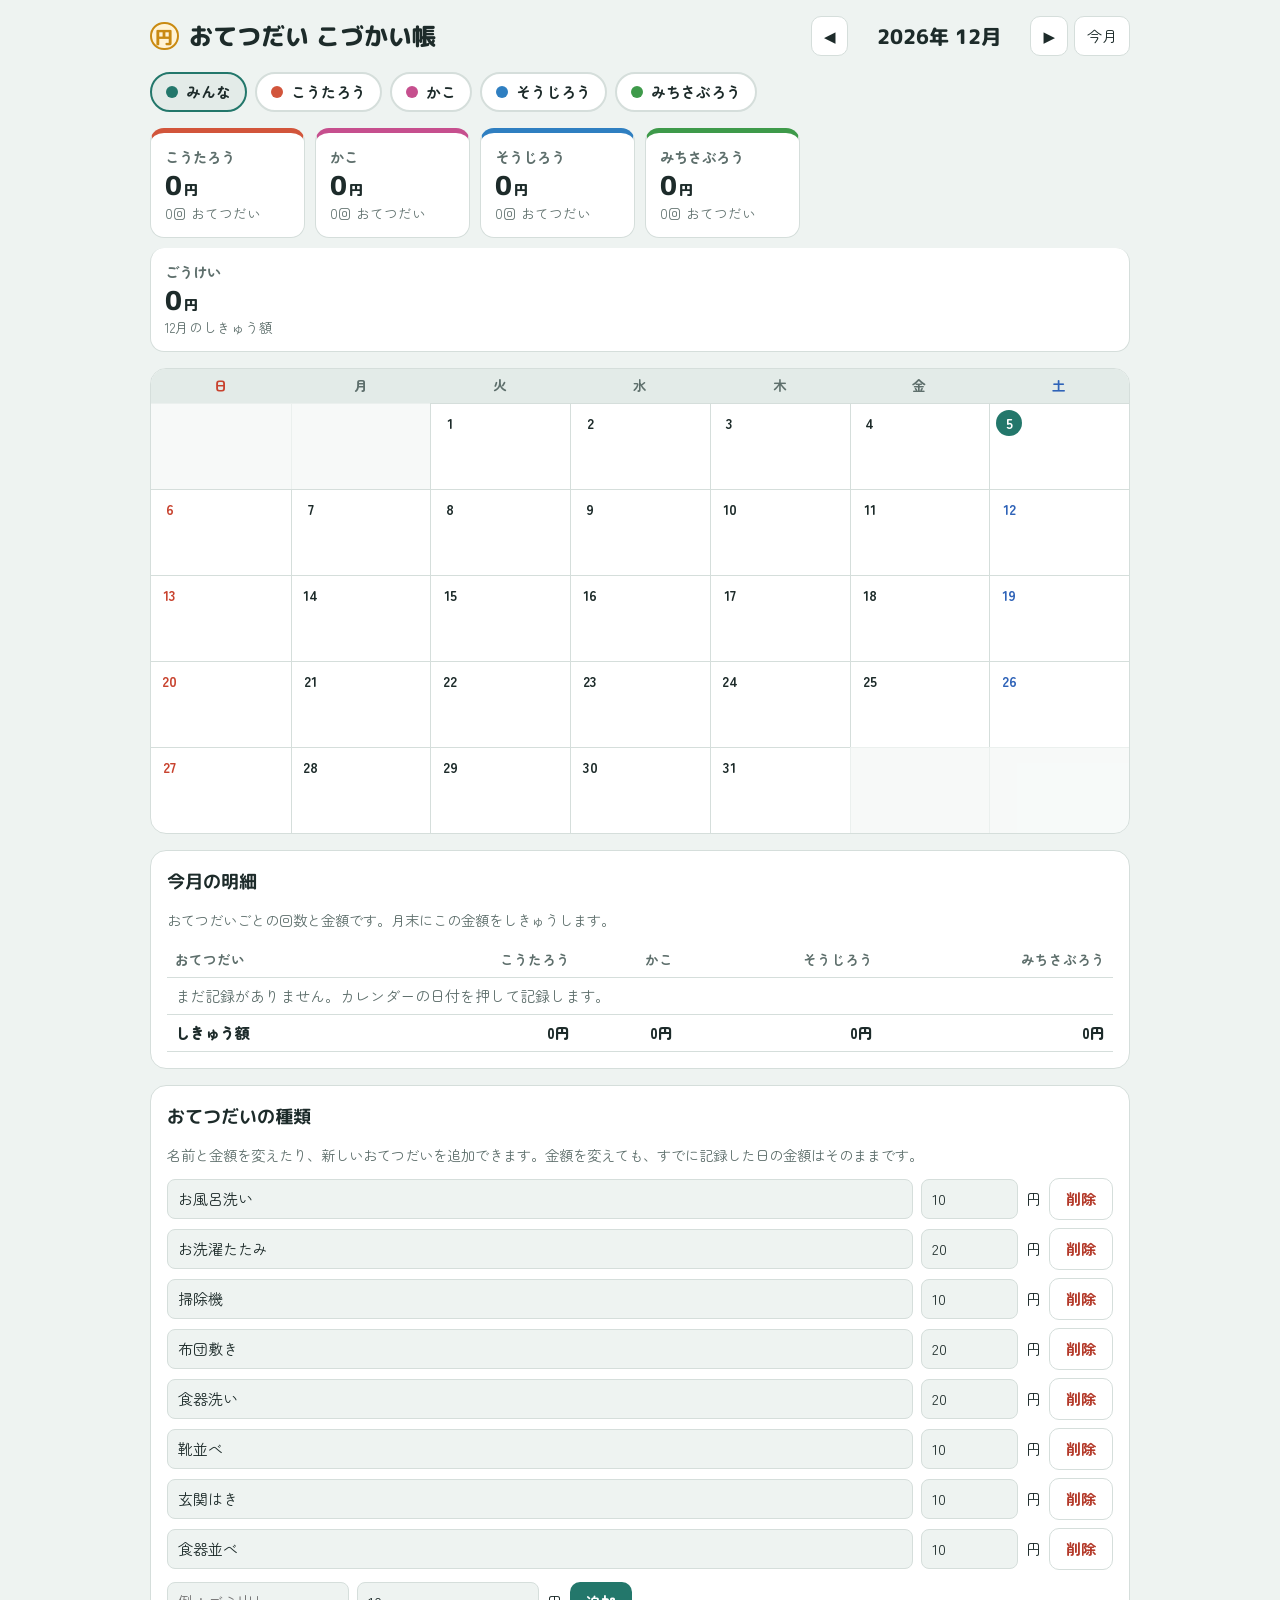
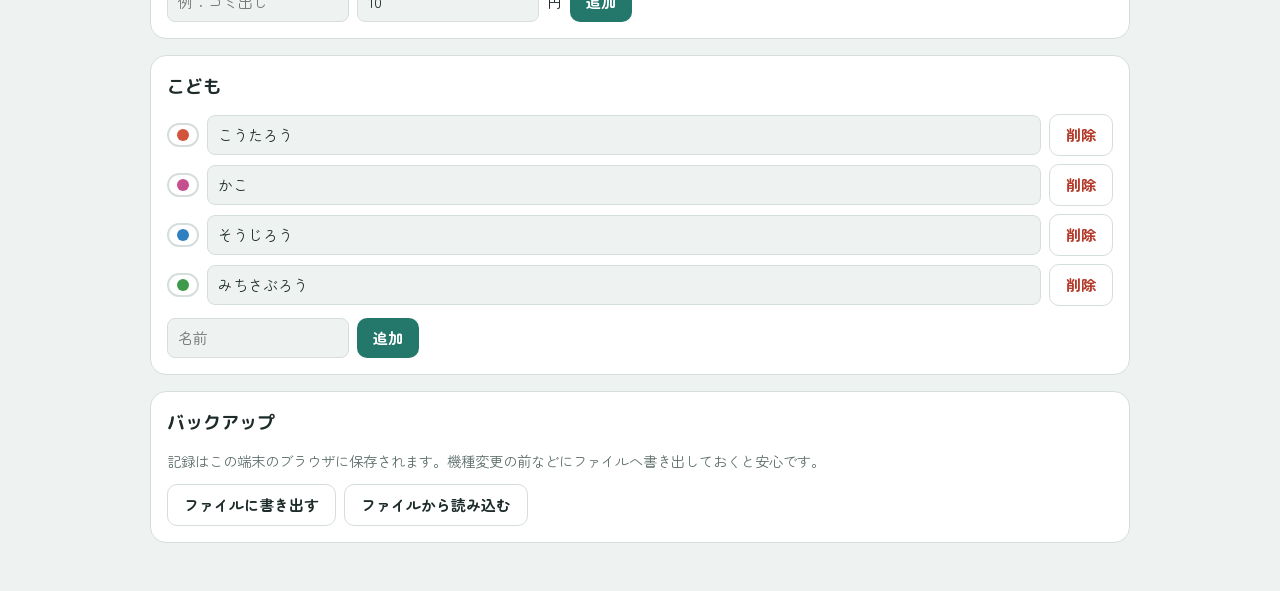
==== index.html @ ce8fc4d3 "おてつだい こづかい帳アプリを追加 お手伝いをカレンダーに記録し、子どもごとに1ヶ月単位でお小遣いを集計する。 お手伝いの種類・金額・子どもは画面から追加・編集できる。  Co-Authored-By" ====
<!doctype html>
<html lang="ja">
<head>
<meta charset="utf-8">
<meta name="viewport" content="width=device-width, initial-scale=1, viewport-fit=cover">
<title>おてつだい こづかい帳</title>
<link rel="preconnect" href="https://fonts.googleapis.com">
<link rel="preconnect" href="https://fonts.gstatic.com" crossorigin>
<link rel="stylesheet" href="https://fonts.googleapis.com/css2?family=M+PLUS+Rounded+1c:wght@500;800&family=Zen+Maru+Gothic:wght@500;700&display=swap">
<style>
:root{
  color-scheme: light;
  --bg:#EEF3F1;
  --paper:#FFFFFF;
  --ink:#1D2B2A;
  --muted:#5E6F6C;
  --line:#D5DEDB;
  --soft:#E3EBE8;
  --coin:#C98A12;
  --coin-bg:#FFF3D6;
  --accent:#23776B;
  --accent-ink:#FFFFFF;
  --sun:#C8432F;
  --sat:#2F63B8;
  --today:#23776B;
  --danger:#B43A2A;
  --k0:#D2553B; --k1:#C64F8E; --k2:#2F7FC1; --k3:#3E9A4A; --k4:#8A5CC2; --k5:#C98A12;
}
@media (prefers-color-scheme: dark){
  :root:not([data-theme="light"]){
    color-scheme: dark;
    --bg:#121A19; --paper:#1B2524; --ink:#E6EEEC; --muted:#9AAEAA; --line:#2E3C3A; --soft:#24302F;
    --coin:#F0B73E; --coin-bg:#3A2F16; --accent:#4FB3A3; --accent-ink:#0E1716;
    --sun:#F07A66; --sat:#7EA8F0; --today:#4FB3A3; --danger:#F07A66;
    --k0:#F07A5E; --k1:#E67CB3; --k2:#63A9E8; --k3:#6CC378; --k4:#B08BE6; --k5:#F0B73E;
  }
}
:root[data-theme="dark"]{
  color-scheme: dark;
  --bg:#121A19; --paper:#1B2524; --ink:#E6EEEC; --muted:#9AAEAA; --line:#2E3C3A; --soft:#24302F;
  --coin:#F0B73E; --coin-bg:#3A2F16; --accent:#4FB3A3; --accent-ink:#0E1716;
  --sun:#F07A66; --sat:#7EA8F0; --today:#4FB3A3; --danger:#F07A66;
  --k0:#F07A5E; --k1:#E67CB3; --k2:#63A9E8; --k3:#6CC378; --k4:#B08BE6; --k5:#F0B73E;
}
*{box-sizing:border-box}
[hidden]{display:none!important}
html,body{margin:0}
body{
  background:var(--bg); color:var(--ink);
  font-family:"Zen Maru Gothic","Hiragino Maru Gothic ProN","Hiragino Sans","Noto Sans JP",system-ui,sans-serif;
  font-size:15px; line-height:1.6;
  padding-inline:16px; padding-block:16px 48px;
}
.wrap{max-width:980px;margin:0 auto;display:flex;flex-direction:column;gap:16px}
h1,h2,h3{font-family:"M PLUS Rounded 1c","Zen Maru Gothic",system-ui,sans-serif;margin:0;text-wrap:balance}
button,input,select{font:inherit;color:inherit}
button{cursor:pointer}
:focus-visible{outline:3px solid var(--accent);outline-offset:2px}
.num{font-variant-numeric:tabular-nums}

header.top{display:flex;flex-wrap:wrap;align-items:center;justify-content:space-between;gap:12px}
header.top h1{font-size:1.5rem;font-weight:800;display:flex;align-items:center;gap:10px}
.coin{display:inline-grid;place-items:center;width:1.6em;height:1.6em;border-radius:50%;background:var(--coin-bg);color:var(--coin);border:2px solid var(--coin);font-size:.75em;font-weight:800;flex:none}
.monthnav{display:flex;align-items:center;gap:6px}
.monthnav .label{font-family:"M PLUS Rounded 1c",sans-serif;font-weight:800;font-size:1.25rem;min-width:8.5em;text-align:center}
.iconbtn{border:1px solid var(--line);background:var(--paper);border-radius:10px;padding:6px 12px;min-height:40px}
.iconbtn:hover{background:var(--soft)}

.tabs{display:flex;flex-wrap:wrap;gap:8px}
.tab{border:2px solid var(--line);background:var(--paper);border-radius:999px;padding:6px 14px;display:flex;align-items:center;gap:8px;font-weight:700}
.tab .dot{width:12px;height:12px;border-radius:50%;background:var(--kc,var(--muted))}
.tab[aria-pressed="true"]{border-color:var(--kc,var(--accent));background:var(--soft)}

.summary{display:grid;grid-template-columns:repeat(auto-fit,minmax(150px,1fr));gap:10px}
.sum{background:var(--paper);border:1px solid var(--line);border-radius:14px;padding:12px 14px;display:flex;flex-direction:column;gap:2px;border-top:5px solid var(--kc)}
.sum .who{font-weight:700;color:var(--muted);font-size:.9rem}
.sum .yen{font-family:"M PLUS Rounded 1c",sans-serif;font-weight:800;font-size:1.6rem;line-height:1.2}
.sum .yen small{font-size:.9rem;margin-left:2px}
.sum .cnt{font-size:.85rem;color:var(--muted)}
.sum.total{border-top-color:var(--coin);grid-column:1/-1}

.cal{background:var(--paper);border:1px solid var(--line);border-radius:16px;overflow:hidden}
.dow,.grid{display:grid;grid-template-columns:repeat(7,minmax(0,1fr))}
.dow div{text-align:center;font-weight:700;font-size:.85rem;padding:6px 0;background:var(--soft);color:var(--muted)}
.dow div:first-child{color:var(--sun)} .dow div:last-child{color:var(--sat)}
.day{border:0;border-top:1px solid var(--line);border-left:1px solid var(--line);background:transparent;text-align:left;padding:6px;min-height:86px;display:flex;flex-direction:column;gap:3px;min-width:0}
.grid .day:nth-child(7n+1){border-left:0}
.day:hover{background:var(--soft)}
.day.out{background:var(--bg);opacity:.45;cursor:default}
.day .d{font-weight:700;font-size:.9rem;width:1.8em;height:1.8em;display:grid;place-items:center;border-radius:50%}
.day.sun .d{color:var(--sun)} .day.sat .d{color:var(--sat)}
.day.today .d{background:var(--today);color:var(--accent-ink)}
.chips{display:flex;flex-direction:column;gap:2px;min-width:0}
.chip{font-size:.72rem;line-height:1.35;border-radius:6px;padding:1px 5px;background:color-mix(in srgb,var(--kc) 16%,transparent);color:var(--ink);border-left:3px solid var(--kc);white-space:nowrap;overflow:hidden;text-overflow:ellipsis}
.chip b{font-weight:700}
.marks{display:flex;flex-wrap:wrap;gap:3px}
.mark{font-size:.7rem;padding:0 5px;border-radius:6px;background:var(--coin-bg);color:var(--ink);white-space:nowrap;max-width:100%;overflow:hidden;text-overflow:ellipsis}
.daytotal{margin-top:auto;font-weight:800;color:var(--coin);font-size:.85rem}

.panel{background:var(--paper);border:1px solid var(--line);border-radius:16px;padding:16px;display:flex;flex-direction:column;gap:12px}
.panel h2{font-size:1.15rem}
.panel .hint{color:var(--muted);font-size:.9rem;margin:0}
.bd{overflow-x:auto}
table{border-collapse:collapse;width:100%;min-width:420px}
th,td{padding:6px 8px;border-bottom:1px solid var(--line);text-align:right;white-space:nowrap}
th:first-child,td:first-child{text-align:left}
thead th{font-size:.85rem;color:var(--muted)}
tfoot td{font-weight:800}

.chorelist{display:flex;flex-direction:column;gap:8px}
.chore{display:flex;align-items:center;gap:8px;flex-wrap:wrap}
.chore input[type=text]{flex:1 1 140px;min-width:0}
.chore input[type=number]{width:6.5em}
input[type=text],input[type=number]{border:1px solid var(--line);background:var(--bg);border-radius:8px;padding:6px 10px;min-height:40px}
.btn{border:0;background:var(--accent);color:var(--accent-ink);border-radius:10px;padding:8px 16px;font-weight:700;min-height:40px}
.btn.ghost{background:transparent;color:var(--ink);border:1px solid var(--line)}
.btn.danger{background:transparent;color:var(--danger);border:1px solid var(--line)}
.row{display:flex;gap:8px;flex-wrap:wrap;align-items:center}

/* 日付ダイアログ */
.sheet{position:fixed;inset:0;background:rgb(0 0 0 / .35);display:flex;align-items:flex-end;justify-content:center;z-index:10}
.sheet .box{background:var(--paper);width:100%;max-width:560px;max-height:88vh;overflow:auto;border-radius:18px 18px 0 0;padding:18px 16px calc(18px + env(safe-area-inset-bottom,0px));display:flex;flex-direction:column;gap:14px}
@media (min-width:640px){.sheet{align-items:center}.sheet .box{border-radius:18px}}
.sheet h3{font-size:1.2rem}
.kidblock{display:flex;flex-direction:column;gap:8px}
.kidblock .kh{display:flex;justify-content:space-between;align-items:center;font-weight:700;border-left:5px solid var(--kc);padding-left:8px}
.opts{display:grid;grid-template-columns:repeat(auto-fill,minmax(140px,1fr));gap:8px}
.opt{border:2px solid var(--line);background:var(--bg);border-radius:12px;padding:10px;text-align:left;display:flex;flex-direction:column;gap:2px;min-height:60px}
.opt .p{color:var(--coin);font-weight:800;font-size:.9rem}
.opt[aria-pressed="true"]{border-color:var(--kc);background:color-mix(in srgb,var(--kc) 18%,var(--paper))}
.opt[aria-pressed="true"] .n::before{content:"✓ ";color:var(--kc);font-weight:800}
.opt.gone{border-style:dashed}

@media (max-width:560px){
  .day{min-height:64px;padding:4px}
  .chip{font-size:.62rem;padding:0 3px}
  .chip .cn{display:none}
  .mark{display:none}
  .marks::after{content:attr(data-n);font-size:.7rem;color:var(--muted)}
  header.top h1{font-size:1.25rem}
}
@media (prefers-reduced-motion:no-preference){.opt,.tab,.day{transition:background-color .15s,border-color .15s}}
</style>
</head>
<body>
<div class="wrap">
  <header class="top">
    <h1><span class="coin">円</span>おてつだい こづかい帳</h1>
    <div class="monthnav">
      <button class="iconbtn" id="prev" aria-label="前の月">◀</button>
      <div class="label num" id="monthLabel"></div>
      <button class="iconbtn" id="next" aria-label="次の月">▶</button>
      <button class="iconbtn" id="thisMonth">今月</button>
    </div>
  </header>

  <div class="tabs" id="tabs" role="group" aria-label="表示する子ども"></div>

  <div class="summary" id="summary"></div>

  <section class="cal" aria-label="カレンダー">
    <div class="dow"><div>日</div><div>月</div><div>火</div><div>水</div><div>木</div><div>金</div><div>土</div></div>
    <div class="grid" id="grid"></div>
  </section>

  <section class="panel">
    <h2>今月の明細</h2>
    <p class="hint">おてつだいごとの回数と金額です。月末にこの金額をしきゅうします。</p>
    <div class="bd"><table id="detail"></table></div>
  </section>

  <section class="panel">
    <h2>おてつだいの種類</h2>
    <p class="hint">名前と金額を変えたり、新しいおてつだいを追加できます。金額を変えても、すでに記録した日の金額はそのままです。</p>
    <div class="chorelist" id="choreList"></div>
    <form class="row" id="addChore">
      <input type="text" id="newChoreName" placeholder="例：ゴミ出し" aria-label="おてつだいの名前" required>
      <input type="number" id="newChorePrice" min="0" step="10" value="10" aria-label="金額（円）" required>
      <span>円</span>
      <button class="btn" type="submit">追加</button>
    </form>
  </section>

  <section class="panel">
    <h2>こども</h2>
    <div class="chorelist" id="kidList"></div>
    <form class="row" id="addKid">
      <input type="text" id="newKidName" placeholder="名前" aria-label="こどもの名前" required>
      <button class="btn" type="submit">追加</button>
    </form>
  </section>

  <section class="panel">
    <h2>バックアップ</h2>
    <p class="hint">記録はこの端末のブラウザに保存されます。機種変更の前などにファイルへ書き出しておくと安心です。</p>
    <div class="row">
      <button class="btn ghost" id="exportBtn">ファイルに書き出す</button>
      <label class="btn ghost" for="importFile">ファイルから読み込む</label>
      <input type="file" id="importFile" accept="application/json" hidden>
    </div>
  </section>
</div>

<div class="sheet" id="sheet" hidden>
  <div class="box" role="dialog" aria-modal="true" aria-labelledby="sheetTitle">
    <div class="row" style="justify-content:space-between">
      <h3 id="sheetTitle"></h3>
      <button class="btn" id="sheetClose">とじる</button>
    </div>
    <div id="sheetBody" class="chorelist"></div>
  </div>
</div>

<script>
const KEY = "otetsudai-kozukai-v1";
const KID_COLORS = 6;
const uid = () => Math.random().toString(36).slice(2, 9);

function defaults() {
  const chores = [
    ["お風呂洗い", 10], ["お洗濯たたみ", 20], ["掃除機", 10], ["布団敷き", 20],
    ["食器洗い", 20], ["靴並べ", 10], ["玄関はき", 10], ["食器並べ", 10],
  ].map(([name, price]) => ({ id: uid(), name, price }));
  const kids = ["こうたろう", "かこ", "そうじろう", "みちさぶろう"]
    .map((name, i) => ({ id: uid(), name, color: i }));
  return { chores, kids, records: {} };
}

// records[YYYY-MM-DD][kidId][choreId] = { n: 名前, p: 記録時の金額 }
let state;
try { state = JSON.parse(localStorage.getItem(KEY)) || defaults(); } catch { state = defaults(); }
function save() { try { localStorage.setItem(KEY, JSON.stringify(state)); } catch {} }

const now = new Date();
let view = { y: now.getFullYear(), m: now.getMonth(), kid: "all" };

const $ = (id) => document.getElementById(id);
const pad = (n) => String(n).padStart(2, "0");
const ymd = (y, m, d) => `${y}-${pad(m + 1)}-${pad(d)}`;
const yen = (n) => n.toLocaleString("ja-JP");
const kidColor = (k) => `var(--k${k.color % KID_COLORS})`;
const esc = (s) => String(s).replace(/[&<>"']/g, (c) => ({ "&": "&amp;", "<": "&lt;", ">": "&gt;", '"': "&quot;", "'": "&#39;" }[c]));

function dayEntries(date, kidId) {
  return Object.values(state.records[date]?.[kidId] || {});
}
function daySum(date, kidId) {
  return dayEntries(date, kidId).reduce((s, e) => s + e.p, 0);
}
function monthDates() {
  const n = new Date(view.y, view.m + 1, 0).getDate();
  return Array.from({ length: n }, (_, i) => ymd(view.y, view.m, i + 1));
}

function renderTabs() {
  const tabs = [{ id: "all", name: "みんな" }, ...state.kids];
  $("tabs").innerHTML = tabs.map((k) =>
    `<button class="tab" data-kid="${k.id}" aria-pressed="${view.kid === k.id}" style="--kc:${k.id === "all" ? "var(--accent)" : kidColor(k)}"><span class="dot"></span>${esc(k.name)}</button>`
  ).join("");
}

function renderSummary() {
  const dates = monthDates();
  let total = 0;
  const cards = state.kids.map((k) => {
    let sum = 0, cnt = 0;
    dates.forEach((d) => { const e = dayEntries(d, k.id); cnt += e.length; sum += e.reduce((s, x) => s + x.p, 0); });
    total += sum;
    return `<div class="sum" style="--kc:${kidColor(k)}"><span class="who">${esc(k.name)}</span><span class="yen num">${yen(sum)}<small>円</small></span><span class="cnt num">${cnt}回 おてつだい</span></div>`;
  });
  cards.push(`<div class="sum total"><span class="who">ごうけい</span><span class="yen num">${yen(total)}<small>円</small></span><span class="cnt">${view.m + 1}月のしきゅう額</span></div>`);
  $("summary").innerHTML = cards.join("");
}

function renderCalendar() {
  $("monthLabel").textContent = `${view.y}年 ${view.m + 1}月`;
  const first = new Date(view.y, view.m, 1).getDay();
  const days = new Date(view.y, view.m + 1, 0).getDate();
  const cells = Math.ceil((first + days) / 7) * 7;
  const todayStr = ymd(now.getFullYear(), now.getMonth(), now.getDate());
  let html = "";
  for (let i = 0; i < cells; i++) {
    const d = i - first + 1;
    if (d < 1 || d > days) { html += `<div class="day out" aria-hidden="true"></div>`; continue; }
    const date = ymd(view.y, view.m, d);
    const dow = i % 7;
    const cls = ["day", dow === 0 && "sun", dow === 6 && "sat", date === todayStr && "today"].filter(Boolean).join(" ");
    let body = "", label = `${view.m + 1}月${d}日`;
    if (view.kid === "all") {
      const chips = state.kids.map((k) => {
        const s = daySum(date, k.id);
        return s ? `<span class="chip num" style="--kc:${kidColor(k)}"><span class="cn">${esc(k.name.slice(0, 3))} </span><b>${s}</b>円</span>` : "";
      }).join("");
      body = `<div class="chips">${chips}</div>`;
    } else {
      const e = dayEntries(date, view.kid);
      const s = e.reduce((a, x) => a + x.p, 0);
      body = `<div class="marks" data-n="${e.length ? e.length + "こ" : ""}">${e.map((x) => `<span class="mark">${esc(x.n)}</span>`).join("")}</div>` +
        (s ? `<span class="daytotal num">${s}円</span>` : "");
    }
    html += `<button class="${cls}" data-date="${date}" aria-label="${label}"><span class="d num">${d}</span>${body}</button>`;
  }
  $("grid").innerHTML = html;
}

function renderDetail() {
  const dates = monthDates();
  // 金額が変わったおてつだいも名前ごとにまとめる
  const rows = new Map();
  const kidTotals = state.kids.map(() => 0);
  dates.forEach((date) => state.kids.forEach((k, ki) => {
    Object.entries(state.records[date]?.[k.id] || {}).forEach(([cid, e]) => {
      if (!rows.has(cid)) rows.set(cid, { name: e.n, per: state.kids.map(() => ({ c: 0, s: 0 })) });
      const r = rows.get(cid).per[ki]; r.c++; r.s += e.p; kidTotals[ki] += e.p;
    });
  }));
  const order = state.chores.map((c) => c.id).filter((id) => rows.has(id)).concat([...rows.keys()].filter((id) => !state.chores.some((c) => c.id === id)));
  const head = `<thead><tr><th>おてつだい</th>${state.kids.map((k) => `<th>${esc(k.name)}</th>`).join("")}</tr></thead>`;
  const body = order.length
    ? order.map((id) => { const r = rows.get(id); return `<tr><td>${esc(r.name)}</td>${r.per.map((p) => `<td class="num">${p.c ? `${p.c}回 / ${yen(p.s)}円` : "—"}</td>`).join("")}</tr>`; }).join("")
    : `<tr><td colspan="${state.kids.length + 1}" style="text-align:left;color:var(--muted)">まだ記録がありません。カレンダーの日付を押して記録します。</td></tr>`;
  const foot = `<tfoot><tr><td>しきゅう額</td>${kidTotals.map((t) => `<td class="num">${yen(t)}円</td>`).join("")}</tr></tfoot>`;
  $("detail").innerHTML = head + `<tbody>${body}</tbody>` + foot;
}

function renderChores() {
  $("choreList").innerHTML = state.chores.map((c) => `
    <div class="chore" data-id="${c.id}">
      <input type="text" id="cn-${c.id}" value="${esc(c.name)}" data-f="name" aria-label="おてつだいの名前">
      <input type="number" id="cp-${c.id}" value="${c.price}" min="0" step="10" data-f="price" aria-label="金額（円）"><span>円</span>
      <button class="btn danger" data-del="${c.id}">${pendingDelete === c.id ? "本当に消す" : "削除"}</button>
    </div>`).join("");
}

function renderKids() {
  $("kidList").innerHTML = state.kids.map((k) => `
    <div class="chore" data-id="${k.id}">
      <span class="tab" style="--kc:${kidColor(k)};padding:4px 8px" aria-hidden="true"><span class="dot"></span></span>
      <input type="text" id="kn-${k.id}" value="${esc(k.name)}" aria-label="名前">
      <button class="btn danger" data-delkid="${k.id}">${pendingDelete === k.id ? "本当に消す" : "削除"}</button>
    </div>`).join("");
}

function render() { renderTabs(); renderSummary(); renderCalendar(); renderDetail(); renderChores(); renderKids(); }

// ---- 日付を押したとき ----
let openDate = null;
function renderSheet() {
  const [y, m, d] = openDate.split("-").map(Number);
  const w = "日月火水木金土"[new Date(y, m - 1, d).getDay()];
  $("sheetTitle").textContent = `${m}月${d}日（${w}）のおてつだい`;
  const kids = view.kid === "all" ? state.kids : state.kids.filter((k) => k.id === view.kid);
  $("sheetBody").innerHTML = kids.map((k) => {
    const rec = state.records[openDate]?.[k.id] || {};
    const opts = state.chores.map((c) => {
      const on = !!rec[c.id];
      const p = on ? rec[c.id].p : c.price;
      return `<button class="opt" aria-pressed="${on}" data-kid="${k.id}" data-chore="${c.id}"><span class="n">${esc(c.name)}</span><span class="p num">${p}円</span></button>`;
    });
    // 削除済みのおてつだいの記録も表示して外せるようにする
    Object.entries(rec).forEach(([cid, e]) => {
      if (!state.chores.some((c) => c.id === cid))
        opts.push(`<button class="opt gone" aria-pressed="true" data-kid="${k.id}" data-chore="${cid}"><span class="n">${esc(e.n)}</span><span class="p num">${e.p}円</span></button>`);
    });
    return `<div class="kidblock" style="--kc:${kidColor(k)}"><div class="kh"><span>${esc(k.name)}</span><span class="num" style="color:var(--coin)">${daySum(openDate, k.id)}円</span></div><div class="opts">${opts.join("")}</div></div>`;
  }).join("");
}
function openSheet(date) { openDate = date; renderSheet(); $("sheet").hidden = false; $("sheetClose").focus(); }
function closeSheet() { $("sheet").hidden = true; openDate = null; }

$("sheetBody").addEventListener("click", (e) => {
  const b = e.target.closest(".opt"); if (!b) return;
  const { kid, chore } = b.dataset;
  const day = (state.records[openDate] ||= {});
  const rec = (day[kid] ||= {});
  if (rec[chore]) delete rec[chore];
  else { const c = state.chores.find((x) => x.id === chore); rec[chore] = { n: c.name, p: c.price }; }
  if (!Object.keys(rec).length) delete day[kid];
  if (!Object.keys(day).length) delete state.records[openDate];
  save(); renderSheet(); renderSummary(); renderCalendar(); renderDetail();
});
$("sheetClose").onclick = closeSheet;
$("sheet").addEventListener("click", (e) => { if (e.target === $("sheet")) closeSheet(); });
document.addEventListener("keydown", (e) => { if (e.key === "Escape" && !$("sheet").hidden) closeSheet(); });

// ---- ナビゲーション ----
function shift(n) { const d = new Date(view.y, view.m + n, 1); view.y = d.getFullYear(); view.m = d.getMonth(); render(); }
$("prev").onclick = () => shift(-1);
$("next").onclick = () => shift(1);
$("thisMonth").onclick = () => { view.y = now.getFullYear(); view.m = now.getMonth(); render(); };
$("tabs").addEventListener("click", (e) => { const b = e.target.closest(".tab"); if (b) { view.kid = b.dataset.kid; render(); } });
$("grid").addEventListener("click", (e) => { const b = e.target.closest(".day[data-date]"); if (b) openSheet(b.dataset.date); });

// ---- おてつだい・こどもの編集 ----
let pendingDelete = null;
$("choreList").addEventListener("change", (e) => {
  const row = e.target.closest(".chore"); const c = state.chores.find((x) => x.id === row.dataset.id);
  if (e.target.dataset.f === "name") c.name = e.target.value.trim() || c.name;
  else c.price = Math.max(0, parseInt(e.target.value, 10) || 0);
  save(); render();
});
$("choreList").addEventListener("click", (e) => {
  const id = e.target.dataset.del; if (!id) return;
  if (pendingDelete !== id) { pendingDelete = id; renderChores(); return; }
  state.chores = state.chores.filter((c) => c.id !== id); pendingDelete = null; save(); render();
});
$("addChore").addEventListener("submit", (e) => {
  e.preventDefault();
  const name = $("newChoreName").value.trim(); if (!name) return;
  state.chores.push({ id: uid(), name, price: Math.max(0, parseInt($("newChorePrice").value, 10) || 0) });
  $("newChoreName").value = ""; save(); render();
});
$("kidList").addEventListener("change", (e) => {
  const k = state.kids.find((x) => x.id === e.target.closest(".chore").dataset.id);
  k.name = e.target.value.trim() || k.name; save(); render();
});
$("kidList").addEventListener("click", (e) => {
  const id = e.target.dataset.delkid; if (!id) return;
  if (pendingDelete !== id) { pendingDelete = id; renderKids(); return; }
  state.kids = state.kids.filter((k) => k.id !== id);
  Object.values(state.records).forEach((day) => delete day[id]);
  if (view.kid === id) view.kid = "all";
  pendingDelete = null; save(); render();
});
$("addKid").addEventListener("submit", (e) => {
  e.preventDefault();
  const name = $("newKidName").value.trim(); if (!name) return;
  const used = new Set(state.kids.map((k) => k.color));
  let color = 0; while (used.has(color) && color < KID_COLORS) color++;
  state.kids.push({ id: uid(), name, color: color % KID_COLORS });
  $("newKidName").value = ""; save(); render();
});

// ---- バックアップ ----
$("exportBtn").onclick = () => {
  const blob = new Blob([JSON.stringify(state, null, 2)], { type: "application/json" });
  const a = document.createElement("a");
  a.href = URL.createObjectURL(blob);
  a.download = `kozukai-${new Date().toISOString().slice(0, 10)}.json`;
  a.click(); URL.revokeObjectURL(a.href);
};
$("importFile").addEventListener("change", async (e) => {
  const f = e.target.files[0]; if (!f) return;
  try {
    const data = JSON.parse(await f.text());
    if (!Array.isArray(data.chores) || !Array.isArray(data.kids) || typeof data.records !== "object") throw 0;
    state = data; save(); view.kid = "all"; render();
  } catch { $("importFile").value = ""; alert("読み込めませんでした。書き出したファイルを選んでください。"); }
  e.target.value = "";
});

render();
</script>
</body>
</html>
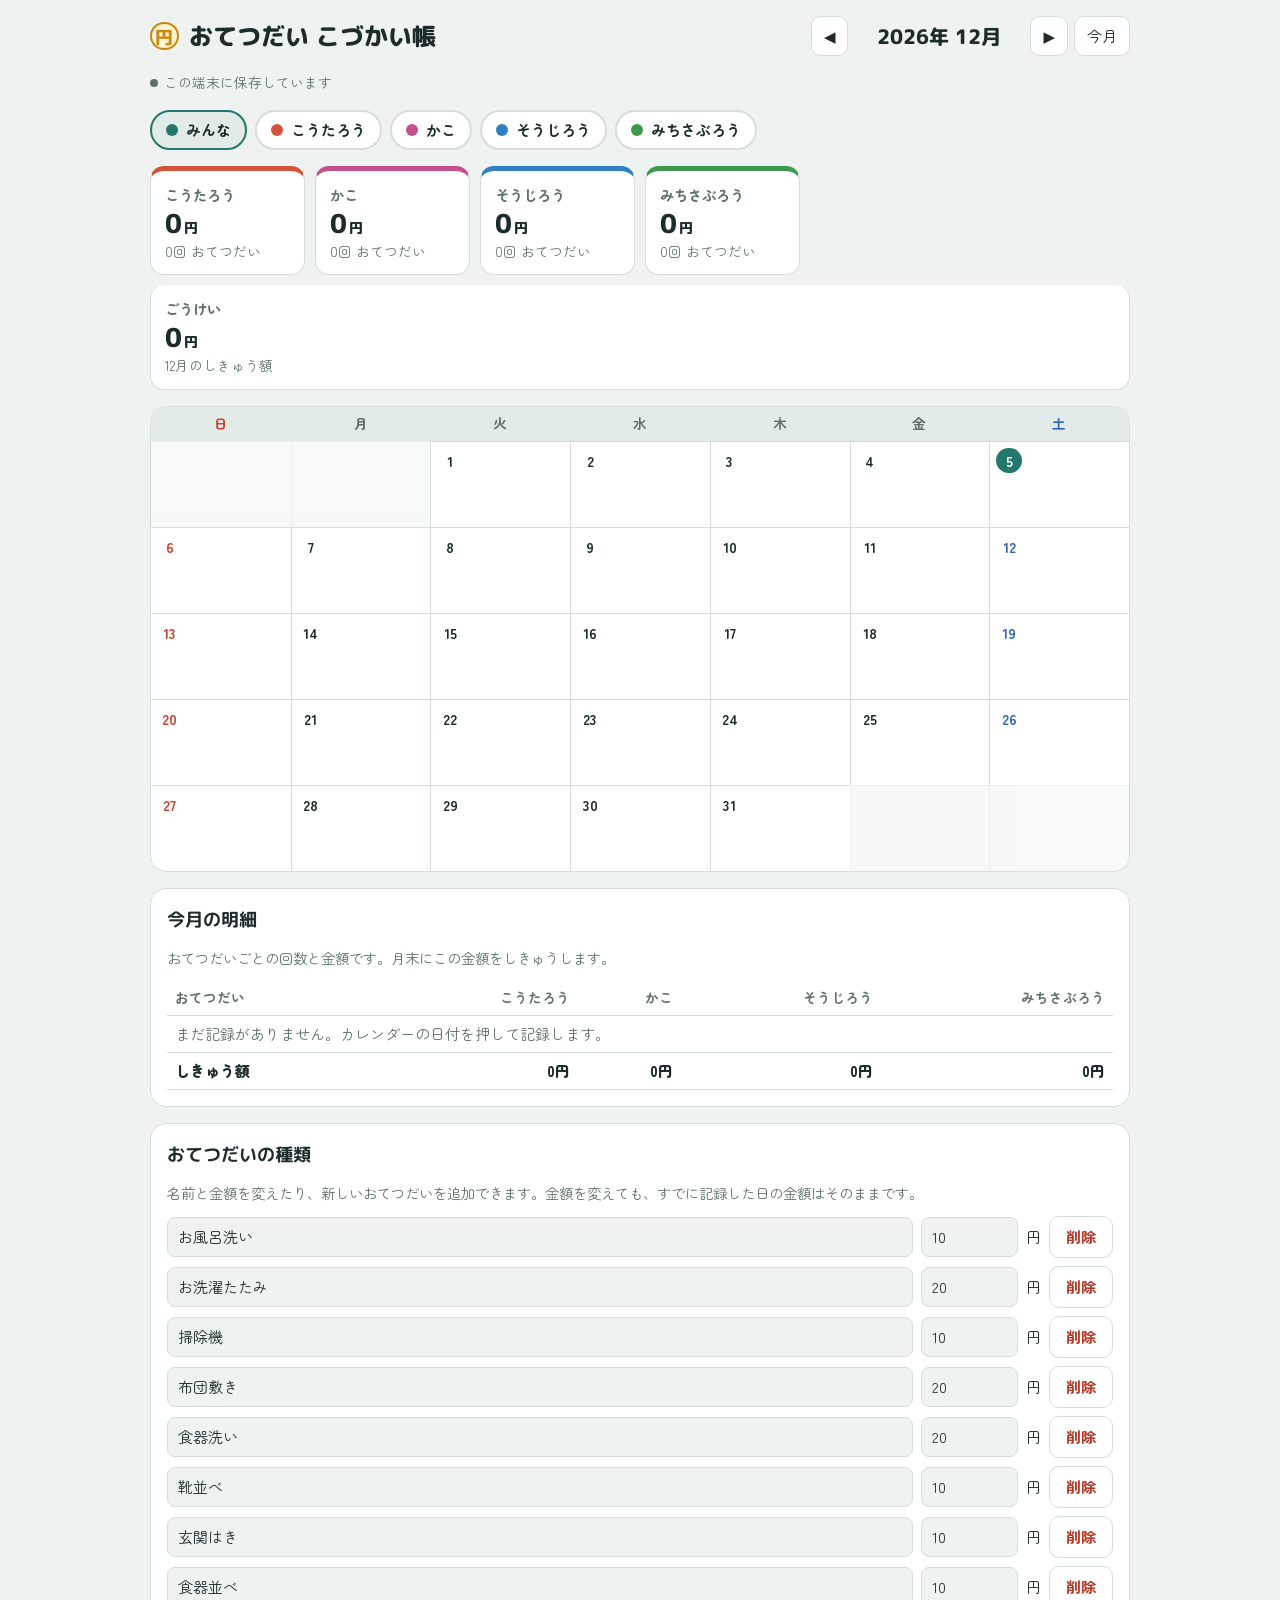
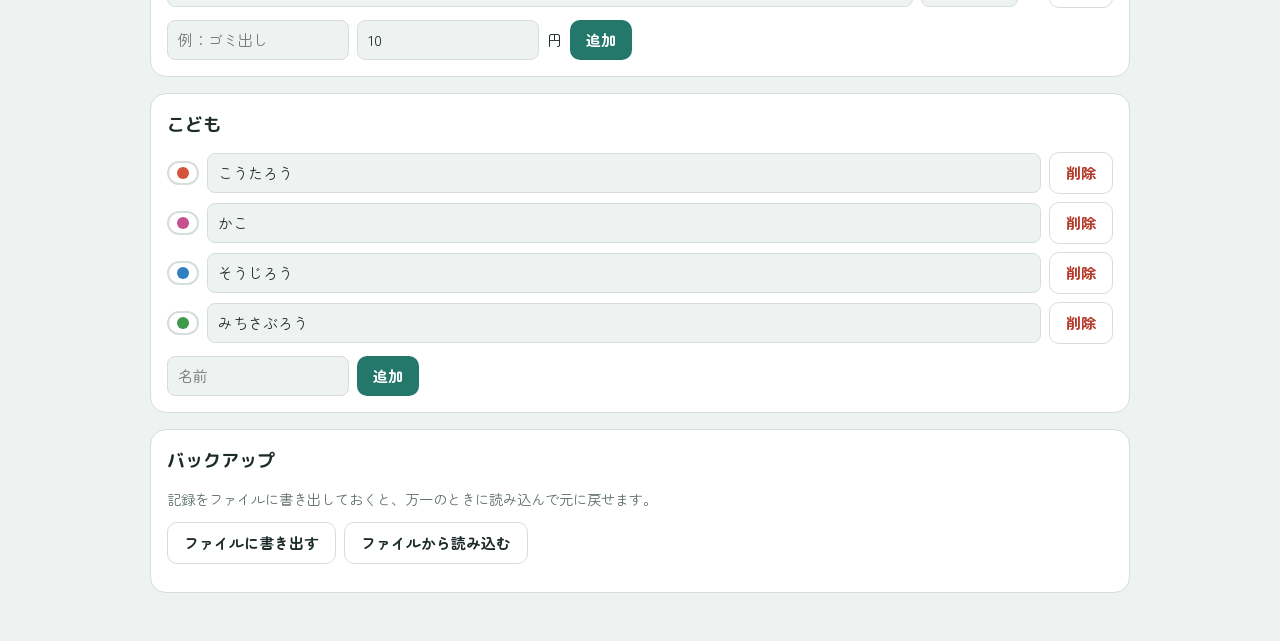
==== commit ef5ee5d5: "家族のスマホで記録を共有できるようにする claude.ai の共有データベースが使えるときは設定と日ごとの記録をそこに保存し、 他の端末の変更をリアルタイムに反映する。使えないときは従来どおり端末内" ====
--- a/index.html
+++ b/index.html
@@ -115,6 +115,10 @@
 .btn{border:0;background:var(--accent);color:var(--accent-ink);border-radius:10px;padding:8px 16px;font-weight:700;min-height:40px}
 .btn.ghost{background:transparent;color:var(--ink);border:1px solid var(--line)}
 .btn.danger{background:transparent;color:var(--danger);border:1px solid var(--line)}
+.sync{margin:0;font-size:.85rem;color:var(--muted);display:flex;align-items:center;gap:6px}
+.sync::before{content:"";width:8px;height:8px;border-radius:50%;background:var(--muted);flex:none}
+.sync.on::before{background:var(--accent)}
+.sync.err{color:var(--danger)} .sync.err::before{background:var(--danger)}
 .row{display:flex;gap:8px;flex-wrap:wrap;align-items:center}
 
 /* 日付ダイアログ */
@@ -154,6 +158,8 @@
     </div>
   </header>
 
+  <p class="sync" id="syncNote" role="status">この端末に保存しています</p>
+
   <div class="tabs" id="tabs" role="group" aria-label="表示する子ども"></div>
 
   <div class="summary" id="summary"></div>
@@ -192,12 +198,13 @@
 
   <section class="panel">
     <h2>バックアップ</h2>
-    <p class="hint">記録はこの端末のブラウザに保存されます。機種変更の前などにファイルへ書き出しておくと安心です。</p>
+    <p class="hint" id="backupHint">記録をファイルに書き出しておくと、万一のときに読み込んで元に戻せます。</p>
     <div class="row">
-      <button class="btn ghost" id="exportBtn">ファイルに書き出す</button>
+      <button class="btn ghost" id="exportBtn" type="button">ファイルに書き出す</button>
       <label class="btn ghost" for="importFile">ファイルから読み込む</label>
-      <input type="file" id="importFile" accept="application/json" hidden>
+      <input type="file" id="importFile" accept="application/json,.json" hidden>
     </div>
+    <p class="hint" id="backupMsg" role="status"></p>
   </section>
 </div>
 
@@ -215,21 +222,66 @@
 const KEY = "otetsudai-kozukai-v1";
 const KID_COLORS = 6;
 const uid = () => Math.random().toString(36).slice(2, 9);
-
+const clone = (o) => JSON.parse(JSON.stringify(o));
+
+// 最初から入っている項目は、どのスマホでも同じ id になるよう固定する
 function defaults() {
   const chores = [
     ["お風呂洗い", 10], ["お洗濯たたみ", 20], ["掃除機", 10], ["布団敷き", 20],
     ["食器洗い", 20], ["靴並べ", 10], ["玄関はき", 10], ["食器並べ", 10],
-  ].map(([name, price]) => ({ id: uid(), name, price }));
+  ].map(([name, price], i) => ({ id: "c" + (i + 1), name, price }));
   const kids = ["こうたろう", "かこ", "そうじろう", "みちさぶろう"]
-    .map((name, i) => ({ id: uid(), name, color: i }));
+    .map((name, i) => ({ id: "k" + (i + 1), name, color: i }));
   return { chores, kids, records: {} };
 }
 
 // records[YYYY-MM-DD][kidId][choreId] = { n: 名前, p: 記録時の金額 }
+// 共有モードでは表示中の月の分だけを持つ。
 let state;
 try { state = JSON.parse(localStorage.getItem(KEY)) || defaults(); } catch { state = defaults(); }
-function save() { try { localStorage.setItem(KEY, JSON.stringify(state)); } catch {} }
+
+// ---- 保存先：共有データベース（使えるとき）か、この端末 ----
+let db = null;
+let unsubMonth = null;
+const chains = {};
+function saveLocal() { if (!db) try { localStorage.setItem(KEY, JSON.stringify(state)); } catch {} }
+function queue(key, fn) {
+  const run = (chains[key] || Promise.resolve()).then(fn).catch(onWriteError);
+  chains[key] = run;
+  return run;
+}
+function onWriteError(e) {
+  setSync("err", e && e.code === "invalid_argument"
+    ? "保存できませんでした。持ち主に共有設定で「Contributor」以上にしてもらってください。"
+    : "保存できませんでした。電波の良いところでもう一度ためしてください。");
+}
+function persistConfig() {
+  if (!db) return saveLocal();
+  const body = clone({ chores: state.chores, kids: state.kids });
+  queue("config", () => db.doc("app/config").set(body));
+}
+function persistDay(date) {
+  if (!db) return saveLocal();
+  const r = state.records[date] ? clone(state.records[date]) : null;
+  const ref = db.doc("days/" + date);
+  queue("d" + date, () => (r ? ref.set({ m: date.slice(0, 7), r }) : ref.delete()));
+}
+function setSync(kind, text) {
+  const el = $("syncNote");
+  el.className = "sync" + (kind ? " " + kind : "");
+  el.textContent = text;
+}
+function subscribeMonth() {
+  if (!db) return;
+  if (unsubMonth) unsubMonth();
+  const m = `${view.y}-${pad(view.m + 1)}`;
+  unsubMonth = db.collection("days").where("m", "==", m).onSnapshot((snap) => {
+    const rec = {};
+    snap.docs.forEach((d) => { rec[d.id] = clone(d.data().r || {}); });
+    state.records = rec;
+    render();
+  }, () => setSync("err", "共有データを読み込めませんでした。ページを開き直してください。"));
+}
 
 const now = new Date();
 let view = { y: now.getFullYear(), m: now.getMonth(), kid: "all" };
@@ -285,7 +337,7 @@
     const date = ymd(view.y, view.m, d);
     const dow = i % 7;
     const cls = ["day", dow === 0 && "sun", dow === 6 && "sat", date === todayStr && "today"].filter(Boolean).join(" ");
-    let body = "", label = `${view.m + 1}月${d}日`;
+    let body = "";
     if (view.kid === "all") {
       const chips = state.kids.map((k) => {
         const s = daySum(date, k.id);
@@ -298,14 +350,13 @@
       body = `<div class="marks" data-n="${e.length ? e.length + "こ" : ""}">${e.map((x) => `<span class="mark">${esc(x.n)}</span>`).join("")}</div>` +
         (s ? `<span class="daytotal num">${s}円</span>` : "");
     }
-    html += `<button class="${cls}" data-date="${date}" aria-label="${label}"><span class="d num">${d}</span>${body}</button>`;
+    html += `<button class="${cls}" data-date="${date}" aria-label="${view.m + 1}月${d}日"><span class="d num">${d}</span>${body}</button>`;
   }
   $("grid").innerHTML = html;
 }
 
 function renderDetail() {
   const dates = monthDates();
-  // 金額が変わったおてつだいも名前ごとにまとめる
   const rows = new Map();
   const kidTotals = state.kids.map(() => 0);
   dates.forEach((date) => state.kids.forEach((k, ki) => {
@@ -323,7 +374,11 @@
   $("detail").innerHTML = head + `<tbody>${body}</tbody>` + foot;
 }
 
+// 入力中に他のスマホの変更が届いても、打っている欄を消さない
+const editing = (id) => $(id).contains(document.activeElement) && document.activeElement.tagName === "INPUT";
+
 function renderChores() {
+  if (editing("choreList")) return;
   $("choreList").innerHTML = state.chores.map((c) => `
     <div class="chore" data-id="${c.id}">
       <input type="text" id="cn-${c.id}" value="${esc(c.name)}" data-f="name" aria-label="おてつだいの名前">
@@ -333,6 +388,7 @@
 }
 
 function renderKids() {
+  if (editing("kidList")) return;
   $("kidList").innerHTML = state.kids.map((k) => `
     <div class="chore" data-id="${k.id}">
       <span class="tab" style="--kc:${kidColor(k)};padding:4px 8px" aria-hidden="true"><span class="dot"></span></span>
@@ -341,7 +397,10 @@
     </div>`).join("");
 }
 
-function render() { renderTabs(); renderSummary(); renderCalendar(); renderDetail(); renderChores(); renderKids(); }
+function render() {
+  renderTabs(); renderSummary(); renderCalendar(); renderDetail(); renderChores(); renderKids();
+  if (openDate) renderSheet();
+}
 
 // ---- 日付を押したとき ----
 let openDate = null;
@@ -371,23 +430,30 @@
 $("sheetBody").addEventListener("click", (e) => {
   const b = e.target.closest(".opt"); if (!b) return;
   const { kid, chore } = b.dataset;
-  const day = (state.records[openDate] ||= {});
+  const date = openDate;
+  const day = (state.records[date] ||= {});
   const rec = (day[kid] ||= {});
   if (rec[chore]) delete rec[chore];
   else { const c = state.chores.find((x) => x.id === chore); rec[chore] = { n: c.name, p: c.price }; }
   if (!Object.keys(rec).length) delete day[kid];
-  if (!Object.keys(day).length) delete state.records[openDate];
-  save(); renderSheet(); renderSummary(); renderCalendar(); renderDetail();
+  if (!Object.keys(day).length) delete state.records[date];
+  persistDay(date);
+  render();
 });
 $("sheetClose").onclick = closeSheet;
 $("sheet").addEventListener("click", (e) => { if (e.target === $("sheet")) closeSheet(); });
 document.addEventListener("keydown", (e) => { if (e.key === "Escape" && !$("sheet").hidden) closeSheet(); });
 
 // ---- ナビゲーション ----
-function shift(n) { const d = new Date(view.y, view.m + n, 1); view.y = d.getFullYear(); view.m = d.getMonth(); render(); }
+function goMonth(y, m) {
+  view.y = y; view.m = m;
+  if (db) state.records = {};
+  render(); subscribeMonth();
+}
+function shift(n) { const d = new Date(view.y, view.m + n, 1); goMonth(d.getFullYear(), d.getMonth()); }
 $("prev").onclick = () => shift(-1);
 $("next").onclick = () => shift(1);
-$("thisMonth").onclick = () => { view.y = now.getFullYear(); view.m = now.getMonth(); render(); };
+$("thisMonth").onclick = () => goMonth(now.getFullYear(), now.getMonth());
 $("tabs").addEventListener("click", (e) => { const b = e.target.closest(".tab"); if (b) { view.kid = b.dataset.kid; render(); } });
 $("grid").addEventListener("click", (e) => { const b = e.target.closest(".day[data-date]"); if (b) openSheet(b.dataset.date); });
 
@@ -397,30 +463,30 @@
   const row = e.target.closest(".chore"); const c = state.chores.find((x) => x.id === row.dataset.id);
   if (e.target.dataset.f === "name") c.name = e.target.value.trim() || c.name;
   else c.price = Math.max(0, parseInt(e.target.value, 10) || 0);
-  save(); render();
+  e.target.blur(); persistConfig(); render();
 });
 $("choreList").addEventListener("click", (e) => {
   const id = e.target.dataset.del; if (!id) return;
   if (pendingDelete !== id) { pendingDelete = id; renderChores(); return; }
-  state.chores = state.chores.filter((c) => c.id !== id); pendingDelete = null; save(); render();
+  state.chores = state.chores.filter((c) => c.id !== id); pendingDelete = null; persistConfig(); render();
 });
 $("addChore").addEventListener("submit", (e) => {
   e.preventDefault();
   const name = $("newChoreName").value.trim(); if (!name) return;
   state.chores.push({ id: uid(), name, price: Math.max(0, parseInt($("newChorePrice").value, 10) || 0) });
-  $("newChoreName").value = ""; save(); render();
+  $("newChoreName").value = ""; persistConfig(); render();
 });
 $("kidList").addEventListener("change", (e) => {
   const k = state.kids.find((x) => x.id === e.target.closest(".chore").dataset.id);
-  k.name = e.target.value.trim() || k.name; save(); render();
+  k.name = e.target.value.trim() || k.name; e.target.blur(); persistConfig(); render();
 });
 $("kidList").addEventListener("click", (e) => {
   const id = e.target.dataset.delkid; if (!id) return;
   if (pendingDelete !== id) { pendingDelete = id; renderKids(); return; }
   state.kids = state.kids.filter((k) => k.id !== id);
-  Object.values(state.records).forEach((day) => delete day[id]);
+  if (!db) Object.values(state.records).forEach((day) => delete day[id]);
   if (view.kid === id) view.kid = "all";
-  pendingDelete = null; save(); render();
+  pendingDelete = null; persistConfig(); render();
 });
 $("addKid").addEventListener("submit", (e) => {
   e.preventDefault();
@@ -428,28 +494,72 @@
   const used = new Set(state.kids.map((k) => k.color));
   let color = 0; while (used.has(color) && color < KID_COLORS) color++;
   state.kids.push({ id: uid(), name, color: color % KID_COLORS });
-  $("newKidName").value = ""; save(); render();
+  $("newKidName").value = ""; persistConfig(); render();
 });
 
 // ---- バックアップ ----
-$("exportBtn").onclick = () => {
-  const blob = new Blob([JSON.stringify(state, null, 2)], { type: "application/json" });
+const backupMsg = (t) => { $("backupMsg").textContent = t; };
+$("exportBtn").onclick = async () => {
+  const out = { chores: state.chores, kids: state.kids, records: state.records };
+  if (db) {
+    try {
+      const snap = await db.collection("days").get();
+      out.records = {};
+      snap.docs.forEach((d) => { out.records[d.id] = d.data().r || {}; });
+    } catch { backupMsg("記録を読み込めませんでした。もう一度ためしてください。"); return; }
+  }
+  const text = JSON.stringify(out, null, 2);
+  const filename = `kozukai-${ymd(now.getFullYear(), now.getMonth(), now.getDate())}.json`;
+  const dl = window.claude?.use ? await window.claude.use("downloads") : null;
+  if (dl) {
+    try { await dl.save({ filename, data: text }); backupMsg("書き出しました。"); }
+    catch (err) { backupMsg(err && err.code === "declined" ? "書き出しをやめました。" : "書き出せませんでした。"); }
+    return;
+  }
   const a = document.createElement("a");
-  a.href = URL.createObjectURL(blob);
-  a.download = `kozukai-${new Date().toISOString().slice(0, 10)}.json`;
+  a.href = URL.createObjectURL(new Blob([text], { type: "application/json" }));
+  a.download = filename;
   a.click(); URL.revokeObjectURL(a.href);
 };
 $("importFile").addEventListener("change", async (e) => {
-  const f = e.target.files[0]; if (!f) return;
+  const f = e.target.files[0]; e.target.value = ""; if (!f) return;
+  let data;
   try {
-    const data = JSON.parse(await f.text());
+    data = JSON.parse(await f.text());
     if (!Array.isArray(data.chores) || !Array.isArray(data.kids) || typeof data.records !== "object") throw 0;
-    state = data; save(); view.kid = "all"; render();
-  } catch { $("importFile").value = ""; alert("読み込めませんでした。書き出したファイルを選んでください。"); }
-  e.target.value = "";
+  } catch { backupMsg("読み込めませんでした。このアプリで書き出したファイルを選んでください。"); return; }
+  state.chores = data.chores; state.kids = data.kids; view.kid = "all";
+  if (db) {
+    persistConfig();
+    Object.entries(data.records).forEach(([date, r]) => { state.records[date] = r; persistDay(date); });
+    await Promise.all(Object.values(chains));
+    subscribeMonth();
+  } else {
+    state.records = data.records; saveLocal();
+  }
+  render(); backupMsg("読み込みました。");
 });
 
 render();
+
+// 共有データベースが使えるときは、家族のスマホで同じ記録を見る
+(async () => {
+  if (!window.claude?.use) return;
+  db = await window.claude.use("db");
+  if (!db) return;
+  setSync("on", "家族のスマホと共有しています");
+  $("backupHint").textContent = "記録は家族みんなで共有されています。念のためファイルにも書き出しておけます。";
+  state.records = {};
+  db.doc("app/config").onSnapshot((snap) => {
+    if (!snap.exists) return;
+    const d = snap.data();
+    state.chores = clone(d.chores || []);
+    state.kids = clone(d.kids || []);
+    if (view.kid !== "all" && !state.kids.some((k) => k.id === view.kid)) view.kid = "all";
+    render();
+  }, () => setSync("err", "共有データを読み込めませんでした。ページを開き直してください。"));
+  subscribeMonth();
+})();
 </script>
 </body>
 </html>
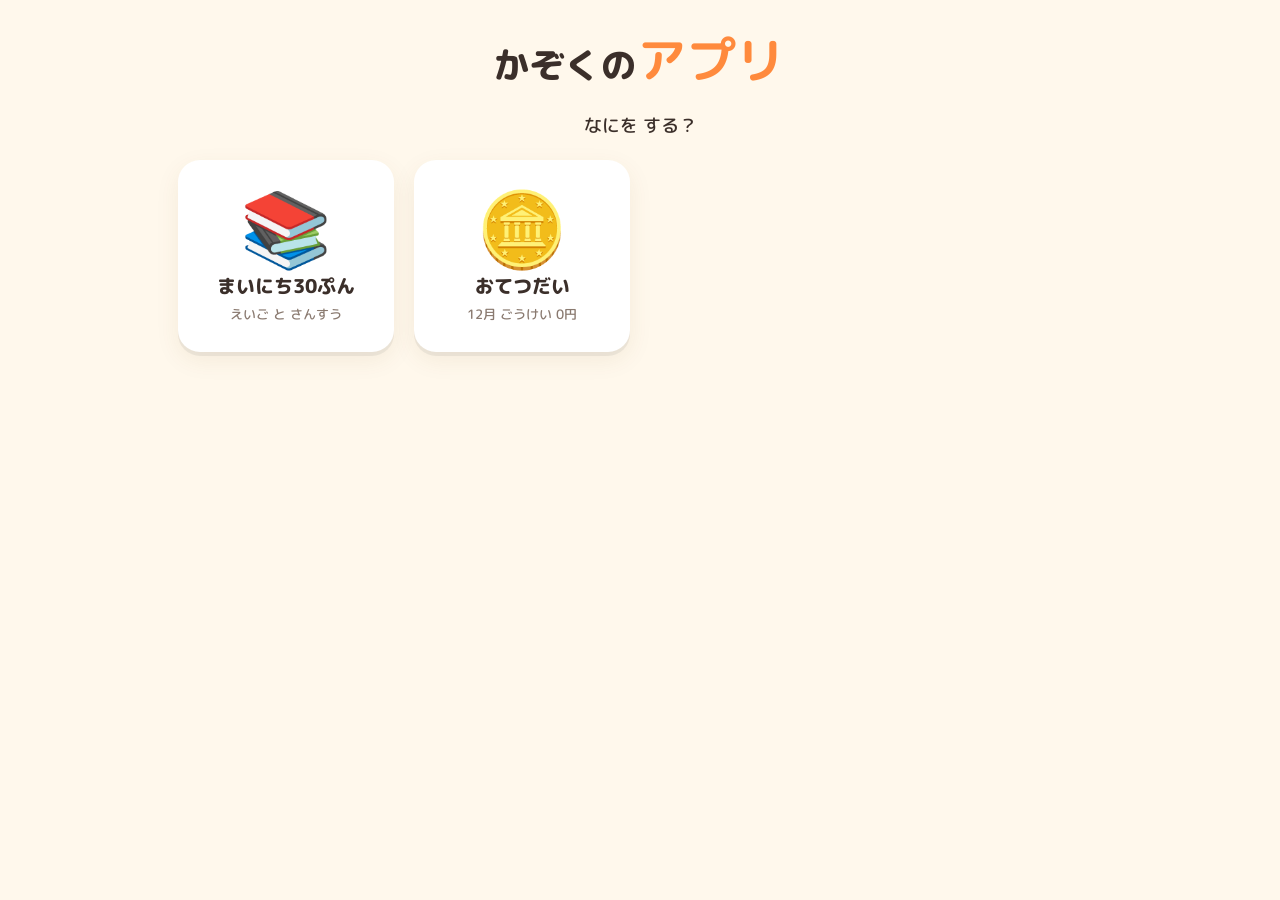
==== commit 11702e27: "学習アプリ「まいにち30ぷん」とこづかい帳をひとつの家族アプリにまとめる ホーム画面から2つのアプリを選べるようにし、こづかい帳の見た目を まいにち30ぷんのデザイン（色・カード・カレンダー）に合わせ" ====
--- a/index.html
+++ b/index.html
@@ -3,562 +3,141 @@
 <head>
 <meta charset="utf-8">
 <meta name="viewport" content="width=device-width, initial-scale=1, viewport-fit=cover">
-<title>おてつだい こづかい帳</title>
+<title>かぞくのアプリ</title>
+<meta name="theme-color" content="#ffb938">
 <link rel="preconnect" href="https://fonts.googleapis.com">
 <link rel="preconnect" href="https://fonts.gstatic.com" crossorigin>
-<link rel="stylesheet" href="https://fonts.googleapis.com/css2?family=M+PLUS+Rounded+1c:wght@500;800&family=Zen+Maru+Gothic:wght@500;700&display=swap">
-<style>
-:root{
-  color-scheme: light;
-  --bg:#EEF3F1;
-  --paper:#FFFFFF;
-  --ink:#1D2B2A;
-  --muted:#5E6F6C;
-  --line:#D5DEDB;
-  --soft:#E3EBE8;
-  --coin:#C98A12;
-  --coin-bg:#FFF3D6;
-  --accent:#23776B;
-  --accent-ink:#FFFFFF;
-  --sun:#C8432F;
-  --sat:#2F63B8;
-  --today:#23776B;
-  --danger:#B43A2A;
-  --k0:#D2553B; --k1:#C64F8E; --k2:#2F7FC1; --k3:#3E9A4A; --k4:#8A5CC2; --k5:#C98A12;
-}
-@media (prefers-color-scheme: dark){
-  :root:not([data-theme="light"]){
-    color-scheme: dark;
-    --bg:#121A19; --paper:#1B2524; --ink:#E6EEEC; --muted:#9AAEAA; --line:#2E3C3A; --soft:#24302F;
-    --coin:#F0B73E; --coin-bg:#3A2F16; --accent:#4FB3A3; --accent-ink:#0E1716;
-    --sun:#F07A66; --sat:#7EA8F0; --today:#4FB3A3; --danger:#F07A66;
-    --k0:#F07A5E; --k1:#E67CB3; --k2:#63A9E8; --k3:#6CC378; --k4:#B08BE6; --k5:#F0B73E;
-  }
-}
-:root[data-theme="dark"]{
-  color-scheme: dark;
-  --bg:#121A19; --paper:#1B2524; --ink:#E6EEEC; --muted:#9AAEAA; --line:#2E3C3A; --soft:#24302F;
-  --coin:#F0B73E; --coin-bg:#3A2F16; --accent:#4FB3A3; --accent-ink:#0E1716;
-  --sun:#F07A66; --sat:#7EA8F0; --today:#4FB3A3; --danger:#F07A66;
-  --k0:#F07A5E; --k1:#E67CB3; --k2:#63A9E8; --k3:#6CC378; --k4:#B08BE6; --k5:#F0B73E;
-}
-*{box-sizing:border-box}
-[hidden]{display:none!important}
-html,body{margin:0}
-body{
-  background:var(--bg); color:var(--ink);
-  font-family:"Zen Maru Gothic","Hiragino Maru Gothic ProN","Hiragino Sans","Noto Sans JP",system-ui,sans-serif;
-  font-size:15px; line-height:1.6;
-  padding-inline:16px; padding-block:16px 48px;
-}
-.wrap{max-width:980px;margin:0 auto;display:flex;flex-direction:column;gap:16px}
-h1,h2,h3{font-family:"M PLUS Rounded 1c","Zen Maru Gothic",system-ui,sans-serif;margin:0;text-wrap:balance}
-button,input,select{font:inherit;color:inherit}
-button{cursor:pointer}
-:focus-visible{outline:3px solid var(--accent);outline-offset:2px}
-.num{font-variant-numeric:tabular-nums}
-
-header.top{display:flex;flex-wrap:wrap;align-items:center;justify-content:space-between;gap:12px}
-header.top h1{font-size:1.5rem;font-weight:800;display:flex;align-items:center;gap:10px}
-.coin{display:inline-grid;place-items:center;width:1.6em;height:1.6em;border-radius:50%;background:var(--coin-bg);color:var(--coin);border:2px solid var(--coin);font-size:.75em;font-weight:800;flex:none}
-.monthnav{display:flex;align-items:center;gap:6px}
-.monthnav .label{font-family:"M PLUS Rounded 1c",sans-serif;font-weight:800;font-size:1.25rem;min-width:8.5em;text-align:center}
-.iconbtn{border:1px solid var(--line);background:var(--paper);border-radius:10px;padding:6px 12px;min-height:40px}
-.iconbtn:hover{background:var(--soft)}
-
-.tabs{display:flex;flex-wrap:wrap;gap:8px}
-.tab{border:2px solid var(--line);background:var(--paper);border-radius:999px;padding:6px 14px;display:flex;align-items:center;gap:8px;font-weight:700}
-.tab .dot{width:12px;height:12px;border-radius:50%;background:var(--kc,var(--muted))}
-.tab[aria-pressed="true"]{border-color:var(--kc,var(--accent));background:var(--soft)}
-
-.summary{display:grid;grid-template-columns:repeat(auto-fit,minmax(150px,1fr));gap:10px}
-.sum{background:var(--paper);border:1px solid var(--line);border-radius:14px;padding:12px 14px;display:flex;flex-direction:column;gap:2px;border-top:5px solid var(--kc)}
-.sum .who{font-weight:700;color:var(--muted);font-size:.9rem}
-.sum .yen{font-family:"M PLUS Rounded 1c",sans-serif;font-weight:800;font-size:1.6rem;line-height:1.2}
-.sum .yen small{font-size:.9rem;margin-left:2px}
-.sum .cnt{font-size:.85rem;color:var(--muted)}
-.sum.total{border-top-color:var(--coin);grid-column:1/-1}
-
-.cal{background:var(--paper);border:1px solid var(--line);border-radius:16px;overflow:hidden}
-.dow,.grid{display:grid;grid-template-columns:repeat(7,minmax(0,1fr))}
-.dow div{text-align:center;font-weight:700;font-size:.85rem;padding:6px 0;background:var(--soft);color:var(--muted)}
-.dow div:first-child{color:var(--sun)} .dow div:last-child{color:var(--sat)}
-.day{border:0;border-top:1px solid var(--line);border-left:1px solid var(--line);background:transparent;text-align:left;padding:6px;min-height:86px;display:flex;flex-direction:column;gap:3px;min-width:0}
-.grid .day:nth-child(7n+1){border-left:0}
-.day:hover{background:var(--soft)}
-.day.out{background:var(--bg);opacity:.45;cursor:default}
-.day .d{font-weight:700;font-size:.9rem;width:1.8em;height:1.8em;display:grid;place-items:center;border-radius:50%}
-.day.sun .d{color:var(--sun)} .day.sat .d{color:var(--sat)}
-.day.today .d{background:var(--today);color:var(--accent-ink)}
-.chips{display:flex;flex-direction:column;gap:2px;min-width:0}
-.chip{font-size:.72rem;line-height:1.35;border-radius:6px;padding:1px 5px;background:color-mix(in srgb,var(--kc) 16%,transparent);color:var(--ink);border-left:3px solid var(--kc);white-space:nowrap;overflow:hidden;text-overflow:ellipsis}
-.chip b{font-weight:700}
-.marks{display:flex;flex-wrap:wrap;gap:3px}
-.mark{font-size:.7rem;padding:0 5px;border-radius:6px;background:var(--coin-bg);color:var(--ink);white-space:nowrap;max-width:100%;overflow:hidden;text-overflow:ellipsis}
-.daytotal{margin-top:auto;font-weight:800;color:var(--coin);font-size:.85rem}
-
-.panel{background:var(--paper);border:1px solid var(--line);border-radius:16px;padding:16px;display:flex;flex-direction:column;gap:12px}
-.panel h2{font-size:1.15rem}
-.panel .hint{color:var(--muted);font-size:.9rem;margin:0}
-.bd{overflow-x:auto}
-table{border-collapse:collapse;width:100%;min-width:420px}
-th,td{padding:6px 8px;border-bottom:1px solid var(--line);text-align:right;white-space:nowrap}
-th:first-child,td:first-child{text-align:left}
-thead th{font-size:.85rem;color:var(--muted)}
-tfoot td{font-weight:800}
-
-.chorelist{display:flex;flex-direction:column;gap:8px}
-.chore{display:flex;align-items:center;gap:8px;flex-wrap:wrap}
-.chore input[type=text]{flex:1 1 140px;min-width:0}
-.chore input[type=number]{width:6.5em}
-input[type=text],input[type=number]{border:1px solid var(--line);background:var(--bg);border-radius:8px;padding:6px 10px;min-height:40px}
-.btn{border:0;background:var(--accent);color:var(--accent-ink);border-radius:10px;padding:8px 16px;font-weight:700;min-height:40px}
-.btn.ghost{background:transparent;color:var(--ink);border:1px solid var(--line)}
-.btn.danger{background:transparent;color:var(--danger);border:1px solid var(--line)}
-.sync{margin:0;font-size:.85rem;color:var(--muted);display:flex;align-items:center;gap:6px}
-.sync::before{content:"";width:8px;height:8px;border-radius:50%;background:var(--muted);flex:none}
-.sync.on::before{background:var(--accent)}
-.sync.err{color:var(--danger)} .sync.err::before{background:var(--danger)}
-.row{display:flex;gap:8px;flex-wrap:wrap;align-items:center}
-
-/* 日付ダイアログ */
-.sheet{position:fixed;inset:0;background:rgb(0 0 0 / .35);display:flex;align-items:flex-end;justify-content:center;z-index:10}
-.sheet .box{background:var(--paper);width:100%;max-width:560px;max-height:88vh;overflow:auto;border-radius:18px 18px 0 0;padding:18px 16px calc(18px + env(safe-area-inset-bottom,0px));display:flex;flex-direction:column;gap:14px}
-@media (min-width:640px){.sheet{align-items:center}.sheet .box{border-radius:18px}}
-.sheet h3{font-size:1.2rem}
-.kidblock{display:flex;flex-direction:column;gap:8px}
-.kidblock .kh{display:flex;justify-content:space-between;align-items:center;font-weight:700;border-left:5px solid var(--kc);padding-left:8px}
-.opts{display:grid;grid-template-columns:repeat(auto-fill,minmax(140px,1fr));gap:8px}
-.opt{border:2px solid var(--line);background:var(--bg);border-radius:12px;padding:10px;text-align:left;display:flex;flex-direction:column;gap:2px;min-height:60px}
-.opt .p{color:var(--coin);font-weight:800;font-size:.9rem}
-.opt[aria-pressed="true"]{border-color:var(--kc);background:color-mix(in srgb,var(--kc) 18%,var(--paper))}
-.opt[aria-pressed="true"] .n::before{content:"✓ ";color:var(--kc);font-weight:800}
-.opt.gone{border-style:dashed}
-
-@media (max-width:560px){
-  .day{min-height:64px;padding:4px}
-  .chip{font-size:.62rem;padding:0 3px}
-  .chip .cn{display:none}
-  .mark{display:none}
-  .marks::after{content:attr(data-n);font-size:.7rem;color:var(--muted)}
-  header.top h1{font-size:1.25rem}
-}
-@media (prefers-reduced-motion:no-preference){.opt,.tab,.day{transition:background-color .15s,border-color .15s}}
-</style>
+<link href="https://fonts.googleapis.com/css2?family=M+PLUS+Rounded+1c:wght@500;800&display=swap" rel="stylesheet">
+<link rel="stylesheet" href="css/style.css">
+<link rel="stylesheet" href="css/kozukai.css">
 </head>
 <body>
-<div class="wrap">
-  <header class="top">
-    <h1><span class="coin">円</span>おてつだい こづかい帳</h1>
-    <div class="monthnav">
-      <button class="iconbtn" id="prev" aria-label="前の月">◀</button>
-      <div class="label num" id="monthLabel"></div>
-      <button class="iconbtn" id="next" aria-label="次の月">▶</button>
-      <button class="iconbtn" id="thisMonth">今月</button>
+
+<!-- ホーム：アプリを えらぶ -->
+<section class="screen home" id="famHome">
+  <h1 class="logo">かぞくの<b>アプリ</b></h1>
+  <p class="lead">なにを する？</p>
+  <div class="who fam-apps">
+    <button class="who-btn" data-go="study">
+      <span class="av">📚</span><span class="nm">まいにち30ぷん</span>
+      <span class="st">えいご と さんすう</span>
+    </button>
+    <button class="who-btn" data-go="kozukai">
+      <span class="av">🪙</span><span class="nm">おてつだい</span>
+      <span class="st num" id="famKzSt">こづかい帳</span>
+    </button>
+  </div>
+</section>
+
+<!-- まいにち30ぷん から ホームへ もどる バー -->
+<div class="fam-bar" id="famBar" hidden>
+  <button class="link fam-home">← かぞくのアプリ</button>
+</div>
+<main id="app" aria-live="polite" hidden></main>
+
+<!-- おてつだい こづかい帳 -->
+<section class="screen" id="kz" hidden>
+  <header class="topbar">
+    <button class="icon-btn fam-home" aria-label="ホームへ もどる">←</button>
+    <h2>🪙 おてつだい こづかい帳</h2>
+    <span></span>
+  </header>
+  <p class="kz-sync" id="kzSync" role="status">この 端末に 保存しています</p>
+
+  <div class="kz-kids" id="kzKids" role="group" aria-label="だれの 記録を 見る？"></div>
+
+  <div class="card cal kz-cal" id="kzCal"></div>
+
+  <div class="card">
+    <h2 id="kzDetailTitle">明細</h2>
+    <p class="hint">おてつだいごとの 回数と 金額です。月末に この金額を しきゅうします。</p>
+    <div class="kz-scroll"><table class="kt" id="kzDetail"></table></div>
+  </div>
+
+  <div class="card">
+    <h2>おてつだいの しゅるい</h2>
+    <p class="hint">名前と 金額を 変えたり、新しい おてつだいを 追加できます。金額を 変えても、もう 記録した 日の 金額は そのままです。</p>
+    <div class="kz-list" id="kzChores"></div>
+    <form class="kz-row" id="kzAddChore">
+      <input class="kz-in" type="text" id="kzNewChore" placeholder="例：ゴミ出し" aria-label="おてつだいの 名前" required>
+      <input class="kz-in price" type="number" id="kzNewPrice" min="0" step="10" value="10" aria-label="金額（円）" required>
+      <span>円</span>
+      <button class="btn sm primary" type="submit">追加</button>
+    </form>
+  </div>
+
+  <div class="card">
+    <h2>こども</h2>
+    <div class="kz-list" id="kzKidList"></div>
+    <form class="kz-row" id="kzAddKid">
+      <input class="kz-in" type="text" id="kzNewKid" placeholder="名前" aria-label="こどもの 名前" required>
+      <button class="btn sm primary" type="submit">追加</button>
+    </form>
+  </div>
+
+  <div class="card">
+    <h2>バックアップ</h2>
+    <p class="hint" id="kzBackupHint">記録を ファイルに 書き出しておくと、万一のときに 読み込んで 元に もどせます。</p>
+    <div class="kz-row wrap">
+      <button class="btn sm ghost" id="kzExport" type="button">ファイルに 書き出す</button>
+      <label class="btn sm ghost" for="kzImport">ファイルから 読み込む</label>
+      <input type="file" id="kzImport" accept="application/json,.json" hidden>
     </div>
-  </header>
+    <p class="hint" id="kzBackupMsg" role="status"></p>
+  </div>
+</section>
 
-  <p class="sync" id="syncNote" role="status">この端末に保存しています</p>
-
-  <div class="tabs" id="tabs" role="group" aria-label="表示する子ども"></div>
-
-  <div class="summary" id="summary"></div>
-
-  <section class="cal" aria-label="カレンダー">
-    <div class="dow"><div>日</div><div>月</div><div>火</div><div>水</div><div>木</div><div>金</div><div>土</div></div>
-    <div class="grid" id="grid"></div>
-  </section>
-
-  <section class="panel">
-    <h2>今月の明細</h2>
-    <p class="hint">おてつだいごとの回数と金額です。月末にこの金額をしきゅうします。</p>
-    <div class="bd"><table id="detail"></table></div>
-  </section>
-
-  <section class="panel">
-    <h2>おてつだいの種類</h2>
-    <p class="hint">名前と金額を変えたり、新しいおてつだいを追加できます。金額を変えても、すでに記録した日の金額はそのままです。</p>
-    <div class="chorelist" id="choreList"></div>
-    <form class="row" id="addChore">
-      <input type="text" id="newChoreName" placeholder="例：ゴミ出し" aria-label="おてつだいの名前" required>
-      <input type="number" id="newChorePrice" min="0" step="10" value="10" aria-label="金額（円）" required>
-      <span>円</span>
-      <button class="btn" type="submit">追加</button>
-    </form>
-  </section>
-
-  <section class="panel">
-    <h2>こども</h2>
-    <div class="chorelist" id="kidList"></div>
-    <form class="row" id="addKid">
-      <input type="text" id="newKidName" placeholder="名前" aria-label="こどもの名前" required>
-      <button class="btn" type="submit">追加</button>
-    </form>
-  </section>
-
-  <section class="panel">
-    <h2>バックアップ</h2>
-    <p class="hint" id="backupHint">記録をファイルに書き出しておくと、万一のときに読み込んで元に戻せます。</p>
-    <div class="row">
-      <button class="btn ghost" id="exportBtn" type="button">ファイルに書き出す</button>
-      <label class="btn ghost" for="importFile">ファイルから読み込む</label>
-      <input type="file" id="importFile" accept="application/json,.json" hidden>
-    </div>
-    <p class="hint" id="backupMsg" role="status"></p>
-  </section>
-</div>
-
-<div class="sheet" id="sheet" hidden>
-  <div class="box" role="dialog" aria-modal="true" aria-labelledby="sheetTitle">
-    <div class="row" style="justify-content:space-between">
-      <h3 id="sheetTitle"></h3>
-      <button class="btn" id="sheetClose">とじる</button>
-    </div>
-    <div id="sheetBody" class="chorelist"></div>
+<div class="overlay kz-ov" id="kzSheet" hidden>
+  <div class="ov-card" role="dialog" aria-modal="true" aria-labelledby="kzSheetTitle">
+    <h2 id="kzSheetTitle"></h2>
+    <div id="kzSheetBody" class="kz-list"></div>
+    <button class="btn big primary" id="kzSheetClose">とじる</button>
   </div>
 </div>
 
+<script src="js/data.js"></script>
+<script src="js/questions.js"></script>
+<script src="js/app.js"></script>
+<script src="js/kozukai.js"></script>
 <script>
-const KEY = "otetsudai-kozukai-v1";
-const KID_COLORS = 6;
-const uid = () => Math.random().toString(36).slice(2, 9);
-const clone = (o) => JSON.parse(JSON.stringify(o));
+/* ホーム と 2つの アプリの きりかえ（#study / #kozukai） */
+(function () {
+  'use strict';
+  const home = document.getElementById('famHome');
+  const study = document.getElementById('app');
+  const bar = document.getElementById('famBar');
+  const kz = document.getElementById('kz');
+  // べんきょう中・ゲーム中・タイマーでは もどる バーを 出さない
+  const BAR_SCREENS = ['home', 'dash', 'parent', 'report', 'pform'];
 
-// 最初から入っている項目は、どのスマホでも同じ id になるよう固定する
-function defaults() {
-  const chores = [
-    ["お風呂洗い", 10], ["お洗濯たたみ", 20], ["掃除機", 10], ["布団敷き", 20],
-    ["食器洗い", 20], ["靴並べ", 10], ["玄関はき", 10], ["食器並べ", 10],
-  ].map(([name, price], i) => ({ id: "c" + (i + 1), name, price }));
-  const kids = ["こうたろう", "かこ", "そうじろう", "みちさぶろう"]
-    .map((name, i) => ({ id: "k" + (i + 1), name, color: i }));
-  return { chores, kids, records: {} };
-}
+  function updateBar() {
+    bar.hidden = study.hidden || !BAR_SCREENS.includes(study.dataset.screen);
+  }
+  function updateTile() {
+    const t = window.Kozukai.monthTotal();
+    document.getElementById('famKzSt').textContent = `${window.Kozukai.month()}月 ごうけい ${t.sum.toLocaleString('ja-JP')}円`;
+  }
+  function route() {
+    const r = location.hash.slice(1);
+    home.hidden = r === 'study' || r === 'kozukai';
+    study.hidden = r !== 'study';
+    kz.hidden = r !== 'kozukai';
+    updateBar();
+    window.scrollTo(0, 0);
+  }
+  function go(r) {
+    if (location.hash.slice(1) === r) return;
+    location.hash = r;
+    route();
+  }
 
-// records[YYYY-MM-DD][kidId][choreId] = { n: 名前, p: 記録時の金額 }
-// 共有モードでは表示中の月の分だけを持つ。
-let state;
-try { state = JSON.parse(localStorage.getItem(KEY)) || defaults(); } catch { state = defaults(); }
+  home.addEventListener('click', (e) => { const b = e.target.closest('[data-go]'); if (b) go(b.dataset.go); });
+  document.querySelectorAll('.fam-home').forEach((b) => b.addEventListener('click', () => go('')));
+  window.addEventListener('hashchange', route);
+  new MutationObserver(updateBar).observe(study, { attributes: true, attributeFilter: ['data-screen'] });
 
-// ---- 保存先：共有データベース（使えるとき）か、この端末 ----
-let db = null;
-let unsubMonth = null;
-const chains = {};
-function saveLocal() { if (!db) try { localStorage.setItem(KEY, JSON.stringify(state)); } catch {} }
-function queue(key, fn) {
-  const run = (chains[key] || Promise.resolve()).then(fn).catch(onWriteError);
-  chains[key] = run;
-  return run;
-}
-function onWriteError(e) {
-  setSync("err", e && e.code === "invalid_argument"
-    ? "保存できませんでした。持ち主に共有設定で「Contributor」以上にしてもらってください。"
-    : "保存できませんでした。電波の良いところでもう一度ためしてください。");
-}
-function persistConfig() {
-  if (!db) return saveLocal();
-  const body = clone({ chores: state.chores, kids: state.kids });
-  queue("config", () => db.doc("app/config").set(body));
-}
-function persistDay(date) {
-  if (!db) return saveLocal();
-  const r = state.records[date] ? clone(state.records[date]) : null;
-  const ref = db.doc("days/" + date);
-  queue("d" + date, () => (r ? ref.set({ m: date.slice(0, 7), r }) : ref.delete()));
-}
-function setSync(kind, text) {
-  const el = $("syncNote");
-  el.className = "sync" + (kind ? " " + kind : "");
-  el.textContent = text;
-}
-function subscribeMonth() {
-  if (!db) return;
-  if (unsubMonth) unsubMonth();
-  const m = `${view.y}-${pad(view.m + 1)}`;
-  unsubMonth = db.collection("days").where("m", "==", m).onSnapshot((snap) => {
-    const rec = {};
-    snap.docs.forEach((d) => { rec[d.id] = clone(d.data().r || {}); });
-    state.records = rec;
-    render();
-  }, () => setSync("err", "共有データを読み込めませんでした。ページを開き直してください。"));
-}
-
-const now = new Date();
-let view = { y: now.getFullYear(), m: now.getMonth(), kid: "all" };
-
-const $ = (id) => document.getElementById(id);
-const pad = (n) => String(n).padStart(2, "0");
-const ymd = (y, m, d) => `${y}-${pad(m + 1)}-${pad(d)}`;
-const yen = (n) => n.toLocaleString("ja-JP");
-const kidColor = (k) => `var(--k${k.color % KID_COLORS})`;
-const esc = (s) => String(s).replace(/[&<>"']/g, (c) => ({ "&": "&amp;", "<": "&lt;", ">": "&gt;", '"': "&quot;", "'": "&#39;" }[c]));
-
-function dayEntries(date, kidId) {
-  return Object.values(state.records[date]?.[kidId] || {});
-}
-function daySum(date, kidId) {
-  return dayEntries(date, kidId).reduce((s, e) => s + e.p, 0);
-}
-function monthDates() {
-  const n = new Date(view.y, view.m + 1, 0).getDate();
-  return Array.from({ length: n }, (_, i) => ymd(view.y, view.m, i + 1));
-}
-
-function renderTabs() {
-  const tabs = [{ id: "all", name: "みんな" }, ...state.kids];
-  $("tabs").innerHTML = tabs.map((k) =>
-    `<button class="tab" data-kid="${k.id}" aria-pressed="${view.kid === k.id}" style="--kc:${k.id === "all" ? "var(--accent)" : kidColor(k)}"><span class="dot"></span>${esc(k.name)}</button>`
-  ).join("");
-}
-
-function renderSummary() {
-  const dates = monthDates();
-  let total = 0;
-  const cards = state.kids.map((k) => {
-    let sum = 0, cnt = 0;
-    dates.forEach((d) => { const e = dayEntries(d, k.id); cnt += e.length; sum += e.reduce((s, x) => s + x.p, 0); });
-    total += sum;
-    return `<div class="sum" style="--kc:${kidColor(k)}"><span class="who">${esc(k.name)}</span><span class="yen num">${yen(sum)}<small>円</small></span><span class="cnt num">${cnt}回 おてつだい</span></div>`;
-  });
-  cards.push(`<div class="sum total"><span class="who">ごうけい</span><span class="yen num">${yen(total)}<small>円</small></span><span class="cnt">${view.m + 1}月のしきゅう額</span></div>`);
-  $("summary").innerHTML = cards.join("");
-}
-
-function renderCalendar() {
-  $("monthLabel").textContent = `${view.y}年 ${view.m + 1}月`;
-  const first = new Date(view.y, view.m, 1).getDay();
-  const days = new Date(view.y, view.m + 1, 0).getDate();
-  const cells = Math.ceil((first + days) / 7) * 7;
-  const todayStr = ymd(now.getFullYear(), now.getMonth(), now.getDate());
-  let html = "";
-  for (let i = 0; i < cells; i++) {
-    const d = i - first + 1;
-    if (d < 1 || d > days) { html += `<div class="day out" aria-hidden="true"></div>`; continue; }
-    const date = ymd(view.y, view.m, d);
-    const dow = i % 7;
-    const cls = ["day", dow === 0 && "sun", dow === 6 && "sat", date === todayStr && "today"].filter(Boolean).join(" ");
-    let body = "";
-    if (view.kid === "all") {
-      const chips = state.kids.map((k) => {
-        const s = daySum(date, k.id);
-        return s ? `<span class="chip num" style="--kc:${kidColor(k)}"><span class="cn">${esc(k.name.slice(0, 3))} </span><b>${s}</b>円</span>` : "";
-      }).join("");
-      body = `<div class="chips">${chips}</div>`;
-    } else {
-      const e = dayEntries(date, view.kid);
-      const s = e.reduce((a, x) => a + x.p, 0);
-      body = `<div class="marks" data-n="${e.length ? e.length + "こ" : ""}">${e.map((x) => `<span class="mark">${esc(x.n)}</span>`).join("")}</div>` +
-        (s ? `<span class="daytotal num">${s}円</span>` : "");
-    }
-    html += `<button class="${cls}" data-date="${date}" aria-label="${view.m + 1}月${d}日"><span class="d num">${d}</span>${body}</button>`;
-  }
-  $("grid").innerHTML = html;
-}
-
-function renderDetail() {
-  const dates = monthDates();
-  const rows = new Map();
-  const kidTotals = state.kids.map(() => 0);
-  dates.forEach((date) => state.kids.forEach((k, ki) => {
-    Object.entries(state.records[date]?.[k.id] || {}).forEach(([cid, e]) => {
-      if (!rows.has(cid)) rows.set(cid, { name: e.n, per: state.kids.map(() => ({ c: 0, s: 0 })) });
-      const r = rows.get(cid).per[ki]; r.c++; r.s += e.p; kidTotals[ki] += e.p;
-    });
-  }));
-  const order = state.chores.map((c) => c.id).filter((id) => rows.has(id)).concat([...rows.keys()].filter((id) => !state.chores.some((c) => c.id === id)));
-  const head = `<thead><tr><th>おてつだい</th>${state.kids.map((k) => `<th>${esc(k.name)}</th>`).join("")}</tr></thead>`;
-  const body = order.length
-    ? order.map((id) => { const r = rows.get(id); return `<tr><td>${esc(r.name)}</td>${r.per.map((p) => `<td class="num">${p.c ? `${p.c}回 / ${yen(p.s)}円` : "—"}</td>`).join("")}</tr>`; }).join("")
-    : `<tr><td colspan="${state.kids.length + 1}" style="text-align:left;color:var(--muted)">まだ記録がありません。カレンダーの日付を押して記録します。</td></tr>`;
-  const foot = `<tfoot><tr><td>しきゅう額</td>${kidTotals.map((t) => `<td class="num">${yen(t)}円</td>`).join("")}</tr></tfoot>`;
-  $("detail").innerHTML = head + `<tbody>${body}</tbody>` + foot;
-}
-
-// 入力中に他のスマホの変更が届いても、打っている欄を消さない
-const editing = (id) => $(id).contains(document.activeElement) && document.activeElement.tagName === "INPUT";
-
-function renderChores() {
-  if (editing("choreList")) return;
-  $("choreList").innerHTML = state.chores.map((c) => `
-    <div class="chore" data-id="${c.id}">
-      <input type="text" id="cn-${c.id}" value="${esc(c.name)}" data-f="name" aria-label="おてつだいの名前">
-      <input type="number" id="cp-${c.id}" value="${c.price}" min="0" step="10" data-f="price" aria-label="金額（円）"><span>円</span>
-      <button class="btn danger" data-del="${c.id}">${pendingDelete === c.id ? "本当に消す" : "削除"}</button>
-    </div>`).join("");
-}
-
-function renderKids() {
-  if (editing("kidList")) return;
-  $("kidList").innerHTML = state.kids.map((k) => `
-    <div class="chore" data-id="${k.id}">
-      <span class="tab" style="--kc:${kidColor(k)};padding:4px 8px" aria-hidden="true"><span class="dot"></span></span>
-      <input type="text" id="kn-${k.id}" value="${esc(k.name)}" aria-label="名前">
-      <button class="btn danger" data-delkid="${k.id}">${pendingDelete === k.id ? "本当に消す" : "削除"}</button>
-    </div>`).join("");
-}
-
-function render() {
-  renderTabs(); renderSummary(); renderCalendar(); renderDetail(); renderChores(); renderKids();
-  if (openDate) renderSheet();
-}
-
-// ---- 日付を押したとき ----
-let openDate = null;
-function renderSheet() {
-  const [y, m, d] = openDate.split("-").map(Number);
-  const w = "日月火水木金土"[new Date(y, m - 1, d).getDay()];
-  $("sheetTitle").textContent = `${m}月${d}日（${w}）のおてつだい`;
-  const kids = view.kid === "all" ? state.kids : state.kids.filter((k) => k.id === view.kid);
-  $("sheetBody").innerHTML = kids.map((k) => {
-    const rec = state.records[openDate]?.[k.id] || {};
-    const opts = state.chores.map((c) => {
-      const on = !!rec[c.id];
-      const p = on ? rec[c.id].p : c.price;
-      return `<button class="opt" aria-pressed="${on}" data-kid="${k.id}" data-chore="${c.id}"><span class="n">${esc(c.name)}</span><span class="p num">${p}円</span></button>`;
-    });
-    // 削除済みのおてつだいの記録も表示して外せるようにする
-    Object.entries(rec).forEach(([cid, e]) => {
-      if (!state.chores.some((c) => c.id === cid))
-        opts.push(`<button class="opt gone" aria-pressed="true" data-kid="${k.id}" data-chore="${cid}"><span class="n">${esc(e.n)}</span><span class="p num">${e.p}円</span></button>`);
-    });
-    return `<div class="kidblock" style="--kc:${kidColor(k)}"><div class="kh"><span>${esc(k.name)}</span><span class="num" style="color:var(--coin)">${daySum(openDate, k.id)}円</span></div><div class="opts">${opts.join("")}</div></div>`;
-  }).join("");
-}
-function openSheet(date) { openDate = date; renderSheet(); $("sheet").hidden = false; $("sheetClose").focus(); }
-function closeSheet() { $("sheet").hidden = true; openDate = null; }
-
-$("sheetBody").addEventListener("click", (e) => {
-  const b = e.target.closest(".opt"); if (!b) return;
-  const { kid, chore } = b.dataset;
-  const date = openDate;
-  const day = (state.records[date] ||= {});
-  const rec = (day[kid] ||= {});
-  if (rec[chore]) delete rec[chore];
-  else { const c = state.chores.find((x) => x.id === chore); rec[chore] = { n: c.name, p: c.price }; }
-  if (!Object.keys(rec).length) delete day[kid];
-  if (!Object.keys(day).length) delete state.records[date];
-  persistDay(date);
-  render();
-});
-$("sheetClose").onclick = closeSheet;
-$("sheet").addEventListener("click", (e) => { if (e.target === $("sheet")) closeSheet(); });
-document.addEventListener("keydown", (e) => { if (e.key === "Escape" && !$("sheet").hidden) closeSheet(); });
-
-// ---- ナビゲーション ----
-function goMonth(y, m) {
-  view.y = y; view.m = m;
-  if (db) state.records = {};
-  render(); subscribeMonth();
-}
-function shift(n) { const d = new Date(view.y, view.m + n, 1); goMonth(d.getFullYear(), d.getMonth()); }
-$("prev").onclick = () => shift(-1);
-$("next").onclick = () => shift(1);
-$("thisMonth").onclick = () => goMonth(now.getFullYear(), now.getMonth());
-$("tabs").addEventListener("click", (e) => { const b = e.target.closest(".tab"); if (b) { view.kid = b.dataset.kid; render(); } });
-$("grid").addEventListener("click", (e) => { const b = e.target.closest(".day[data-date]"); if (b) openSheet(b.dataset.date); });
-
-// ---- おてつだい・こどもの編集 ----
-let pendingDelete = null;
-$("choreList").addEventListener("change", (e) => {
-  const row = e.target.closest(".chore"); const c = state.chores.find((x) => x.id === row.dataset.id);
-  if (e.target.dataset.f === "name") c.name = e.target.value.trim() || c.name;
-  else c.price = Math.max(0, parseInt(e.target.value, 10) || 0);
-  e.target.blur(); persistConfig(); render();
-});
-$("choreList").addEventListener("click", (e) => {
-  const id = e.target.dataset.del; if (!id) return;
-  if (pendingDelete !== id) { pendingDelete = id; renderChores(); return; }
-  state.chores = state.chores.filter((c) => c.id !== id); pendingDelete = null; persistConfig(); render();
-});
-$("addChore").addEventListener("submit", (e) => {
-  e.preventDefault();
-  const name = $("newChoreName").value.trim(); if (!name) return;
-  state.chores.push({ id: uid(), name, price: Math.max(0, parseInt($("newChorePrice").value, 10) || 0) });
-  $("newChoreName").value = ""; persistConfig(); render();
-});
-$("kidList").addEventListener("change", (e) => {
-  const k = state.kids.find((x) => x.id === e.target.closest(".chore").dataset.id);
-  k.name = e.target.value.trim() || k.name; e.target.blur(); persistConfig(); render();
-});
-$("kidList").addEventListener("click", (e) => {
-  const id = e.target.dataset.delkid; if (!id) return;
-  if (pendingDelete !== id) { pendingDelete = id; renderKids(); return; }
-  state.kids = state.kids.filter((k) => k.id !== id);
-  if (!db) Object.values(state.records).forEach((day) => delete day[id]);
-  if (view.kid === id) view.kid = "all";
-  pendingDelete = null; persistConfig(); render();
-});
-$("addKid").addEventListener("submit", (e) => {
-  e.preventDefault();
-  const name = $("newKidName").value.trim(); if (!name) return;
-  const used = new Set(state.kids.map((k) => k.color));
-  let color = 0; while (used.has(color) && color < KID_COLORS) color++;
-  state.kids.push({ id: uid(), name, color: color % KID_COLORS });
-  $("newKidName").value = ""; persistConfig(); render();
-});
-
-// ---- バックアップ ----
-const backupMsg = (t) => { $("backupMsg").textContent = t; };
-$("exportBtn").onclick = async () => {
-  const out = { chores: state.chores, kids: state.kids, records: state.records };
-  if (db) {
-    try {
-      const snap = await db.collection("days").get();
-      out.records = {};
-      snap.docs.forEach((d) => { out.records[d.id] = d.data().r || {}; });
-    } catch { backupMsg("記録を読み込めませんでした。もう一度ためしてください。"); return; }
-  }
-  const text = JSON.stringify(out, null, 2);
-  const filename = `kozukai-${ymd(now.getFullYear(), now.getMonth(), now.getDate())}.json`;
-  const dl = window.claude?.use ? await window.claude.use("downloads") : null;
-  if (dl) {
-    try { await dl.save({ filename, data: text }); backupMsg("書き出しました。"); }
-    catch (err) { backupMsg(err && err.code === "declined" ? "書き出しをやめました。" : "書き出せませんでした。"); }
-    return;
-  }
-  const a = document.createElement("a");
-  a.href = URL.createObjectURL(new Blob([text], { type: "application/json" }));
-  a.download = filename;
-  a.click(); URL.revokeObjectURL(a.href);
-};
-$("importFile").addEventListener("change", async (e) => {
-  const f = e.target.files[0]; e.target.value = ""; if (!f) return;
-  let data;
-  try {
-    data = JSON.parse(await f.text());
-    if (!Array.isArray(data.chores) || !Array.isArray(data.kids) || typeof data.records !== "object") throw 0;
-  } catch { backupMsg("読み込めませんでした。このアプリで書き出したファイルを選んでください。"); return; }
-  state.chores = data.chores; state.kids = data.kids; view.kid = "all";
-  if (db) {
-    persistConfig();
-    Object.entries(data.records).forEach(([date, r]) => { state.records[date] = r; persistDay(date); });
-    await Promise.all(Object.values(chains));
-    subscribeMonth();
-  } else {
-    state.records = data.records; saveLocal();
-  }
-  render(); backupMsg("読み込みました。");
-});
-
-render();
-
-// 共有データベースが使えるときは、家族のスマホで同じ記録を見る
-(async () => {
-  if (!window.claude?.use) return;
-  db = await window.claude.use("db");
-  if (!db) return;
-  setSync("on", "家族のスマホと共有しています");
-  $("backupHint").textContent = "記録は家族みんなで共有されています。念のためファイルにも書き出しておけます。";
-  state.records = {};
-  db.doc("app/config").onSnapshot((snap) => {
-    if (!snap.exists) return;
-    const d = snap.data();
-    state.chores = clone(d.chores || []);
-    state.kids = clone(d.kids || []);
-    if (view.kid !== "all" && !state.kids.some((k) => k.id === view.kid)) view.kid = "all";
-    render();
-  }, () => setSync("err", "共有データを読み込めませんでした。ページを開き直してください。"));
-  subscribeMonth();
+  window.Kozukai.init({ onChange: updateTile });
+  route();
 })();
 </script>
 </body>
--- a/css/style.css
+++ b/css/style.css
@@ -0,0 +1,518 @@
+:root {
+  color-scheme: light;
+  --bg: #fff8ec;
+  --card: #ffffff;
+  --ink: #3b2f2a;
+  --sub: #8a7a70;
+  --line: #f0e3d0;
+  --pri: #ff8a3d;
+  --pri-d: #e86b1c;
+  --en: #3d8bff;
+  --math: #22b573;
+  --ok: #22b573;
+  --ng: #ef5350;
+  --gold: #ffb938;
+  --radius: 22px;
+  --shadow: 0 4px 0 rgba(0, 0, 0, .06), 0 8px 24px rgba(120, 80, 30, .08);
+}
+* { box-sizing: border-box; -webkit-tap-highlight-color: transparent; }
+html, body { margin: 0; }
+body {
+  background: var(--bg);
+  color: var(--ink);
+  font-family: 'M PLUS Rounded 1c', 'Hiragino Maru Gothic ProN', 'Hiragino Sans', 'Meiryo', system-ui, sans-serif;
+  font-weight: 500;
+  line-height: 1.6;
+  min-height: 100vh;
+  min-height: 100dvh;
+  overscroll-behavior: none;
+  user-select: none;
+  -webkit-user-select: none;
+}
+input, select, textarea { user-select: text; -webkit-user-select: text; }
+button { font: inherit; color: inherit; cursor: pointer; border: 0; background: none; touch-action: manipulation; }
+h1, h2, h3 { margin: 0; line-height: 1.3; }
+.hidden { display: none !important; }
+small { font-size: .75em; color: var(--sub); }
+
+.screen {
+  max-width: 720px;
+  margin: 0 auto;
+  padding: max(16px, env(safe-area-inset-top)) 16px max(24px, env(safe-area-inset-bottom));
+  display: flex; flex-direction: column; gap: 16px;
+}
+
+/* ---------- ボタン ---------- */
+.btn {
+  display: inline-flex; align-items: center; justify-content: center; gap: .4em;
+  padding: .7em 1.3em; border-radius: 999px; font-weight: 800;
+  background: var(--line); color: var(--ink);
+  box-shadow: 0 4px 0 rgba(0, 0, 0, .12);
+  transition: transform .08s, box-shadow .08s;
+}
+.btn:active { transform: translateY(3px); box-shadow: 0 1px 0 rgba(0, 0, 0, .12); }
+.btn.primary { background: var(--pri); color: #fff; box-shadow: 0 4px 0 var(--pri-d); }
+.btn.ghost { background: transparent; box-shadow: inset 0 0 0 2px var(--line); }
+.btn.danger { background: var(--ng); color: #fff; box-shadow: 0 4px 0 #c62828; }
+.btn.big { font-size: 1.25rem; padding: .8em 1.6em; width: 100%; }
+.btn.sm { font-size: .9rem; padding: .5em 1em; margin: 4px 4px 4px 0; }
+.btn:disabled { opacity: .45; pointer-events: none; }
+.icon-btn { width: 44px; height: 44px; border-radius: 50%; background: var(--card); box-shadow: var(--shadow); font-size: 1.3rem; display: grid; place-items: center; }
+.link { color: var(--sub); text-decoration: underline; padding: 8px; }
+.pill { display: inline-block; font-size: .7rem; padding: .1em .6em; border-radius: 999px; background: var(--gold); color: #fff; vertical-align: middle; }
+.pill.run { background: var(--ok); }
+
+.card { background: var(--card); border-radius: var(--radius); padding: 18px; box-shadow: var(--shadow); }
+.card h2 { font-size: 1.15rem; margin-bottom: 8px; }
+.card h3 { font-size: 1.05rem; margin-bottom: 10px; }
+
+/* ---------- ロゴ・ホーム ---------- */
+.logo { text-align: center; font-size: 2.2rem; font-weight: 800; margin-top: 12px; letter-spacing: .02em; }
+.logo b { color: var(--pri); font-size: 1.4em; }
+.lead { text-align: center; font-size: 1.1rem; margin: 0; }
+.who { display: grid; grid-template-columns: repeat(auto-fill, minmax(150px, 1fr)); gap: 14px; }
+.who-btn { background: var(--card); border-radius: var(--radius); box-shadow: var(--shadow); padding: 18px 10px; display: flex; flex-direction: column; align-items: center; gap: 2px; }
+.who-btn .av { font-size: 3.4rem; line-height: 1.1; }
+.who-btn .nm { font-size: 1.2rem; font-weight: 800; }
+.who-btn .gr, .who-btn .st { font-size: .8rem; color: var(--sub); }
+.home .parent-link { align-self: center; }
+
+/* ---------- ダッシュボード ---------- */
+.topbar { display: flex; align-items: center; justify-content: space-between; gap: 8px; }
+.topbar h2 { font-size: 1.15rem; text-align: center; flex: 1; }
+.topbar > span:last-child:empty { width: 44px; }
+.me { display: flex; align-items: center; gap: 10px; text-align: left; }
+.me .av { font-size: 2.4rem; background: var(--card); border-radius: 50%; width: 56px; height: 56px; display: grid; place-items: center; box-shadow: var(--shadow); }
+.me b { display: block; font-size: 1.15rem; }
+
+.today { display: flex; gap: 18px; align-items: center; }
+.today-txt { flex: 1; display: flex; flex-direction: column; gap: 6px; }
+.today-txt p { margin: 0; }
+.ldots { display: flex; flex-wrap: wrap; gap: 6px; justify-content: flex-start; }
+.ldot { min-width: 34px; height: 34px; border-radius: 50%; display: inline-grid; place-items: center; background: #f6efe4; color: var(--sub); font-weight: 800; font-size: .9rem; box-shadow: inset 0 0 0 2px var(--line); }
+.ldot.on { background: #fff1d6; box-shadow: inset 0 0 0 2px var(--gold); font-size: 1.1rem; }
+.cal-cell .lx { position: absolute; top: 3px; right: 5px; font-size: .62rem; background: var(--pri); color: #fff; border-radius: 99px; padding: 0 5px; line-height: 1.5; }
+.clear .btn.big { max-width: 480px; }
+.today .mix { font-size: .8rem; color: var(--sub); }
+.today .btn { margin-top: 6px; }
+
+.ring { position: relative; width: 132px; height: 132px; flex: none; }
+.ring svg { width: 100%; height: 100%; transform: rotate(-90deg); }
+.ring-bg { fill: none; stroke: var(--line); stroke-width: 12; }
+.ring-fg { fill: none; stroke: var(--pri); stroke-width: 12; stroke-linecap: round; transition: stroke-dashoffset .6s; }
+.ring.cleared .ring-fg { stroke: var(--ok); }
+.ring-inner { position: absolute; inset: 0; display: flex; flex-direction: column; align-items: center; justify-content: center; }
+.ring-inner b { font-size: 2.4rem; line-height: 1; }
+.ring-inner .done { font-size: 1.3rem; font-weight: 800; color: var(--ok); }
+
+.game { display: flex; align-items: center; gap: 14px; }
+.game-ico { font-size: 2.6rem; }
+.game-txt { flex: 1; }
+.game-txt h2 { margin-bottom: 0; }
+.game-txt p { margin: 0; }
+.game.locked { background: repeating-linear-gradient(-45deg, #fff, #fff 12px, #fdf6ea 12px, #fdf6ea 24px); }
+.game.locked .game-txt { color: var(--sub); }
+
+.stats { display: grid; grid-template-columns: repeat(3, 1fr); gap: 10px; }
+.stat { background: var(--card); border-radius: 18px; box-shadow: var(--shadow); padding: 12px 6px; text-align: center; display: flex; flex-direction: column; }
+.stat .n { font-size: 1.5rem; font-weight: 800; }
+.stat .l { font-size: .8rem; color: var(--sub); line-height: 1.3; }
+
+.badges h2 small { font-weight: 500; }
+/* カレンダー */
+.cal-head { display: flex; align-items: center; justify-content: space-between; gap: 8px; }
+.cal-head h2 { margin: 0; text-align: center; flex: 1; }
+.cal-head .icon-btn { font-size: 1.8rem; font-weight: 800; line-height: 1; box-shadow: 0 3px 0 #eadfcd; }
+.cal-head .icon-btn:disabled { opacity: .3; }
+.cal-sum { text-align: center; margin: 4px 0 10px; color: var(--sub); font-size: .9rem; }
+.cal-sum b { color: var(--ink); font-size: 1.1em; }
+.cal-grid { display: grid; grid-template-columns: repeat(7, minmax(0, 1fr)); gap: 5px; text-align: center; }
+.cal-h { font-size: .75rem; color: var(--sub); font-weight: 800; }
+.cal-h.w0, .cal-cell.w0 i { color: #e53935; }
+.cal-h.w6, .cal-cell.w6 i { color: #1e88e5; }
+.cal-cell {
+  aspect-ratio: 1 / 1.05; border-radius: 12px; background: #fcf6ec; position: relative;
+  display: flex; flex-direction: column; align-items: center; justify-content: center; min-width: 0; padding: 0;
+}
+.cal-cell.empty { background: none; }
+.cal-cell i { position: absolute; top: 3px; left: 6px; font-size: .68rem; font-style: normal; font-weight: 800; color: var(--sub); }
+.cal-cell em { position: absolute; bottom: 2px; left: 0; right: 0; font-size: .58rem; font-style: normal; color: var(--sub); }
+.cal-cell.today { box-shadow: inset 0 0 0 3px var(--pri); background: #fff4e6; }
+.cal-cell.ok { background: #fff1d6; }
+.cal-cell.future { opacity: .45; }
+.cal-cell:not(.empty):not(.future):active { transform: scale(.94); }
+.cal-cell .stamp { font-size: clamp(1rem, 5vw, 1.7rem); line-height: 1; animation: pop .4s; }
+.mini { display: inline-block; width: 60%; height: 7px; border-radius: 99px; background: #eadfcd; overflow: hidden; vertical-align: middle; }
+.mini span { display: block; height: 100%; background: var(--pri); border-radius: 99px; }
+.cal-legend { display: flex; gap: 16px; justify-content: center; margin-top: 10px; font-size: .75rem; color: var(--sub); }
+.cal-legend > span { display: inline-flex; align-items: center; gap: 4px; }
+.cal-legend .mini { width: 28px; }
+.day-card h2 { font-size: 1.4rem; }
+.day-stamp { font-size: 3.6rem; line-height: 1.1; }
+.day-status { margin: 0; font-weight: 800; color: var(--sub); }
+.day-status.ok { color: var(--ok); }
+.day-stats { display: grid; grid-template-columns: repeat(auto-fit, minmax(80px, 1fr)); gap: 8px; }
+.day-stats div { background: #fcf6ec; border-radius: 14px; padding: 8px 4px; display: flex; flex-direction: column; }
+.day-stats b { font-size: 1.4rem; white-space: nowrap; }
+.day-stats u { text-decoration: none; font-size: .6em; margin-left: 1px; }
+.day-stats small { white-space: nowrap; }
+.day-ov .ov-card { animation: pop .25s; }
+.dash-grid, .dash-main, .dash-cal { display: flex; flex-direction: column; gap: 16px; }
+.badge-row { display: flex; flex-wrap: wrap; gap: 8px; }
+.badge { width: 62px; text-align: center; background: #f6efe4; border-radius: 14px; padding: 6px 0; display: flex; flex-direction: column; opacity: .55; }
+.badge b { font-size: 1.6rem; line-height: 1.2; }
+.badge.got { background: #fff1d6; opacity: 1; }
+
+/* ---------- べんきょう ---------- */
+.study { gap: 12px; min-height: 100dvh; }
+.study-bar { display: flex; align-items: center; gap: 10px; }
+.tbar { flex: 1; height: 30px; background: var(--card); border-radius: 999px; box-shadow: var(--shadow); position: relative; overflow: hidden; }
+.tfill { position: absolute; inset: 0 auto 0 0; width: 0; background: linear-gradient(90deg, #ffc27a, var(--pri)); transition: width 1s linear; border-radius: 999px; }
+.tlabel { position: relative; display: block; text-align: center; font-weight: 800; line-height: 30px; font-size: .95rem; }
+.sstars { font-weight: 800; background: var(--card); border-radius: 999px; padding: 4px 12px; box-shadow: var(--shadow); }
+.qwrap { display: flex; flex-direction: column; gap: 14px; flex: 1; }
+.qcard { background: var(--card); border-radius: var(--radius); box-shadow: var(--shadow); padding: 16px; text-align: center; position: relative; border-top: 8px solid var(--en); animation: slidein .25s; }
+.qcard.math { border-top-color: var(--math); }
+.qtag { font-size: .8rem; color: var(--sub); margin-bottom: 6px; }
+.prompt { font-size: 1.35rem; font-weight: 800; line-height: 1.5; }
+.visual { margin-top: 10px; display: flex; flex-direction: column; align-items: center; gap: 6px; }
+.listen-btn { font-size: 2.6rem; background: #eaf2ff; border-radius: 50%; width: 96px; height: 96px; margin: 4px auto 8px; display: flex; flex-direction: column; align-items: center; justify-content: center; line-height: 1; box-shadow: 0 4px 0 #c6dafc; animation: pulse 1.6s infinite; }
+.listen-btn small { font-size: .8rem; color: var(--en); font-weight: 800; margin-top: 4px; }
+.say-btn { position: absolute; top: 8px; right: 8px; font-size: 1.3rem; width: 40px; height: 40px; border-radius: 50%; background: #eaf2ff; }
+.en { font-family: 'Comic Sans MS', 'Chalkboard SE', 'M PLUS Rounded 1c', sans-serif; font-weight: 800; letter-spacing: .01em; }
+.en.big-en { font-size: 2.2rem; color: var(--en); }
+.en.sm, .sm { font-size: .95rem; }
+.big { font-size: 2.2rem; line-height: 1.1; }
+.formula { font-size: 1.9rem; letter-spacing: .02em; }
+.emoji { font-size: 3rem; line-height: 1.1; }
+.emoji.huge { font-size: 5.5rem; }
+.emoji-row { display: flex; flex-wrap: wrap; justify-content: center; gap: 4px; font-size: 2.3rem; line-height: 1.15; max-width: 360px; }
+.emoji-row.sm { font-size: 1.6rem; max-width: 220px; }
+.emoji-row .gone { opacity: .25; position: relative; }
+.emoji-row .gone::after { content: '✕'; position: absolute; inset: 0; color: var(--ng); font-size: .9em; display: grid; place-items: center; }
+.pic-eq { display: flex; align-items: center; justify-content: center; gap: 8px; flex-wrap: wrap; }
+.pic-eq > b { font-size: 2rem; }
+.letter { font-family: 'Comic Sans MS', 'Chalkboard SE', 'Arial Rounded MT Bold', sans-serif; font-size: 2.4rem; font-weight: 800; }
+.seq { font-size: 2.2rem; letter-spacing: .15em; font-weight: 800; }
+.blank { color: var(--pri); border-bottom: 4px solid var(--pri); padding: 0 .1em; }
+.dots { display: block; font-size: .7rem; letter-spacing: 1px; color: var(--pri); line-height: 1; margin-top: 2px; word-break: break-all; max-width: 90px; }
+.swatch { display: inline-block; width: 64px; height: 64px; border-radius: 50%; border: 3px solid #ddd; }
+.swatch.big { width: 110px; height: 110px; }
+.swatch.sm { width: 22px; height: 22px; vertical-align: middle; }
+.shape { font-size: 3.4rem; line-height: 1; color: #7e57c2; }
+.clock { width: 170px; height: 170px; color: var(--ink); }
+.frac { display: inline-flex; flex-direction: column; align-items: center; vertical-align: middle; line-height: 1.1; margin: 0 .1em; }
+.frac span:first-child { border-bottom: 3px solid currentColor; padding: 0 .2em; }
+.choice .frac { font-size: 1.7rem; font-weight: 800; }
+
+.choices { display: grid; grid-template-columns: 1fr 1fr; gap: 12px; }
+.choices.c3 { grid-template-columns: repeat(3, 1fr); }
+.choices.c2 { grid-template-columns: 1fr 1fr; }
+.choices.c1 { grid-template-columns: 1fr; }
+.choice {
+  background: var(--card); border-radius: 20px; min-height: 92px; padding: 10px;
+  box-shadow: 0 5px 0 #eadfcd, 0 6px 16px rgba(120, 80, 30, .08);
+  font-size: 1.15rem; font-weight: 800; display: flex; flex-direction: column; align-items: center; justify-content: center;
+  transition: transform .08s, box-shadow .08s, background .2s;
+}
+.choice:active { transform: translateY(4px); box-shadow: 0 1px 0 #eadfcd; }
+.choice.right { background: #dcf7e9; box-shadow: 0 5px 0 var(--ok); animation: pop .3s; }
+.choice.wrong { background: #ffe1e0; box-shadow: 0 5px 0 var(--ng); animation: shake .35s; }
+.choice.dim { opacity: .45; }
+
+.answer-box { background: var(--card); border-radius: 18px; box-shadow: inset 0 0 0 3px var(--line); font-size: 2.4rem; font-weight: 800; text-align: center; padding: 6px; min-height: 72px; }
+.answer-box.right { box-shadow: inset 0 0 0 3px var(--ok); background: #dcf7e9; }
+.answer-box.wrong { box-shadow: inset 0 0 0 3px var(--ng); background: #ffe1e0; animation: shake .35s; }
+.keypad { display: grid; grid-template-columns: repeat(3, 1fr); gap: 10px; }
+.key { background: var(--card); border-radius: 16px; font-size: 1.7rem; font-weight: 800; padding: 10px 0; box-shadow: 0 4px 0 #eadfcd; }
+.key:active { transform: translateY(3px); box-shadow: 0 1px 0 #eadfcd; }
+.key.ok { grid-column: 1 / -1; background: var(--pri); color: #fff; box-shadow: 0 4px 0 var(--pri-d); font-size: 1.3rem; }
+
+.feedback { border-radius: var(--radius); padding: 14px; text-align: center; font-weight: 800; font-size: 1.3rem; animation: pop .25s; }
+.feedback.good { background: #dcf7e9; color: #13804f; display: flex; align-items: center; justify-content: center; gap: 10px; }
+.feedback.bad {
+  background: #fff0ef; color: var(--ink); display: flex; flex-direction: column; gap: 10px;
+  position: fixed; left: 0; right: 0; bottom: 0; z-index: 5; max-width: 720px; margin: 0 auto;
+  border-radius: var(--radius) var(--radius) 0 0; padding: 18px 16px max(18px, env(safe-area-inset-bottom));
+  box-shadow: 0 -8px 30px rgba(120, 80, 30, .2); animation: sheetup .25s;
+}
+.feedback .mark { font-size: 2rem; }
+.fb-head { color: var(--ng); display: flex; align-items: center; justify-content: center; gap: 8px; }
+.explain { font-size: 1.05rem; font-weight: 500; line-height: 1.7; }
+.explain b { font-size: 1.15em; }
+
+.overlay { position: fixed; inset: 0; background: rgba(59, 47, 42, .55); display: grid; place-items: center; z-index: 10; padding: 16px; }
+.ov-card { background: var(--card); border-radius: var(--radius); padding: 24px; text-align: center; max-width: 360px; width: 100%; display: flex; flex-direction: column; gap: 12px; }
+.ov-emoji { font-size: 4rem; }
+
+/* ---------- クリア ---------- */
+.clear { text-align: center; align-items: center; justify-content: center; min-height: 100dvh; position: relative; overflow: hidden; }
+.clear h1 { font-size: 2rem; color: var(--pri); }
+.clear p { margin: 0; font-size: 1.1rem; }
+.big-msg { font-size: 1.5rem !important; font-weight: 800; }
+.stamp-big { font-size: 5rem; animation: stampin .7s cubic-bezier(.2, 1.6, .4, 1); }
+.confetti { position: absolute; inset: 0; pointer-events: none; }
+.confetti i { position: absolute; top: -20px; width: 10px; height: 16px; border-radius: 3px; animation: fall 3s linear infinite; }
+
+/* ---------- ゲーム ---------- */
+.gamescr { text-align: center; align-items: center; }
+.gamescr .topbar { width: 100%; }
+.ring.game-ring { width: 260px; height: 260px; }
+.game-ring .ring-fg { stroke: var(--en); }
+.gtime { font-size: 3.6rem !important; font-variant-numeric: tabular-nums; }
+.gmsg { font-size: 1.2rem; font-weight: 800; margin: 0; min-height: 2em; }
+.gamescr .btn.big { max-width: 360px; }
+.gamescr .btn.danger { background: var(--ng); box-shadow: 0 4px 0 #c62828; }
+.note { font-size: .85rem; color: var(--sub); }
+
+/* ---------- 暗証番号 ---------- */
+.pin { text-align: center; align-items: center; }
+.pin-dots { display: flex; gap: 14px; justify-content: center; margin: 10px 0; }
+.pin-dots i { width: 20px; height: 20px; border-radius: 50%; border: 3px solid var(--pri); }
+.pin-dots i.on { background: var(--pri); }
+.pinpad { width: 100%; max-width: 320px; }
+
+/* ---------- 保護者 ---------- */
+.parent, .pform, .report { font-size: .95rem; }
+.prow { display: flex; align-items: center; justify-content: space-between; gap: 10px; padding: 10px 0; border-bottom: 1px dashed var(--line); flex-wrap: wrap; }
+.pinfo { display: flex; gap: 10px; align-items: center; }
+.pinfo .av { font-size: 2rem; }
+.pbtns { display: flex; }
+.switch-row { display: flex; gap: 10px; align-items: center; padding: 6px 0; }
+.switch-row input { width: 22px; height: 22px; }
+.pin-row { display: flex; flex-wrap: wrap; gap: 8px; align-items: center; margin-top: 8px; }
+.pin-in { width: 8em; }
+.warn { color: var(--ng); }
+.hint { font-size: .85rem; color: var(--sub); margin: 6px 0; }
+.howto ol { padding-left: 1.3em; margin: 0; }
+.howto li { margin-bottom: 6px; }
+hr { border: 0; border-top: 1px dashed var(--line); margin: 12px 0; }
+
+.form { display: flex; flex-direction: column; gap: 14px; }
+.form label { display: flex; flex-direction: column; gap: 4px; font-weight: 800; }
+.form input:not([type=radio]), .form select, .pin-in {
+  font: inherit; padding: .6em .8em; border-radius: 12px; border: 2px solid var(--line); background: #fffdf8; color: var(--ink);
+}
+.form fieldset { border: 0; padding: 0; margin: 0; }
+.form legend { font-weight: 800; margin-bottom: 4px; }
+.two { display: grid; grid-template-columns: 1fr 1fr; gap: 10px; }
+.avatars { display: grid; grid-template-columns: repeat(8, 1fr); gap: 6px; }
+.avatar input { position: absolute; opacity: 0; }
+.avatar span { display: grid; place-items: center; font-size: 1.8rem; aspect-ratio: 1; border-radius: 12px; background: #fcf6ec; cursor: pointer; }
+.avatar input:checked + span { background: #ffe2c6; box-shadow: inset 0 0 0 3px var(--pri); }
+.avatar input:focus-visible + span { outline: 3px solid var(--en); }
+
+.bars { display: grid; grid-template-columns: repeat(14, 1fr); gap: 4px; height: 140px; align-items: end; position: relative; padding-bottom: 18px; }
+.bars::before { content: ''; position: absolute; left: 0; right: 0; bottom: calc(18px + (100% - 18px) * var(--goal) / 100%); border-top: 2px dashed var(--pri); }
+.bar { height: 100%; display: flex; flex-direction: column; justify-content: flex-end; align-items: center; position: relative; }
+.bar span { width: 100%; background: #ffd3a8; border-radius: 6px 6px 0 0; min-height: 2px; }
+.bar.ok span { background: var(--ok); }
+.bar small { position: absolute; bottom: -18px; font-size: .65rem; }
+.kt { width: 100%; border-collapse: collapse; }
+.kt th, .kt td { text-align: left; padding: 6px 4px; border-bottom: 1px solid var(--line); font-size: .9rem; }
+.acc { display: inline-block; min-width: 3.5em; padding: 0 .4em; border-radius: 6px; background: linear-gradient(90deg, #c9f0dc var(--a), #f5ece0 var(--a)); }
+
+/* ---------- アニメ ---------- */
+@keyframes sheetup { from { transform: translateY(100%); } to { transform: none; } }
+@keyframes pop { 0% { transform: scale(.85); } 60% { transform: scale(1.06); } 100% { transform: scale(1); } }
+@keyframes shake { 0%, 100% { transform: translateX(0); } 25% { transform: translateX(-8px); } 75% { transform: translateX(8px); } }
+@keyframes slidein { from { opacity: 0; transform: translateY(10px); } to { opacity: 1; transform: none; } }
+@keyframes pulse { 0%, 100% { transform: scale(1); } 50% { transform: scale(1.06); } }
+@keyframes stampin { 0% { transform: scale(3) rotate(-30deg); opacity: 0; } 100% { transform: scale(1) rotate(-8deg); opacity: 1; } }
+@keyframes fall { to { transform: translateY(110vh) rotate(720deg); } }
+.shake { animation: shake .35s; }
+@media (prefers-reduced-motion: reduce) { *, *::before, *::after { animation: none !important; transition: none !important; } }
+
+@media (max-width: 420px) {
+  .today { flex-direction: column; text-align: center; }
+  .ring { width: 120px; height: 120px; }
+  .prompt { font-size: 1.2rem; }
+  .choice { min-height: 80px; }
+  .avatars { grid-template-columns: repeat(6, 1fr); }
+  .two { grid-template-columns: 1fr; }
+}
+@media (min-width: 700px) {
+  .choice { min-height: 120px; }
+  .prompt { font-size: 1.6rem; }
+}
+
+/* =========================================================
+   iPad（タブレット）
+   ========================================================= */
+@media (min-width: 740px) {
+  body { font-size: 18px; }
+  .screen { max-width: 980px; padding-left: max(28px, env(safe-area-inset-left)); padding-right: max(28px, env(safe-area-inset-right)); gap: 20px; }
+  .icon-btn { width: 56px; height: 56px; font-size: 1.6rem; }
+  .me .av { width: 72px; height: 72px; font-size: 3rem; }
+  .me b { font-size: 1.4rem; }
+  .card { padding: 24px; }
+  .card h2 { font-size: 1.35rem; }
+  .btn.big { font-size: 1.45rem; }
+
+  /* ホーム */
+  .who { grid-template-columns: repeat(auto-fill, minmax(200px, 1fr)); gap: 20px; }
+  .who-btn { padding: 28px 12px; }
+  .who-btn .av { font-size: 4.6rem; }
+
+  /* ダッシュボード（たて向き）：上に きょう＋ゲーム、下に 大きな カレンダー */
+  .dash-main { display: grid; grid-template-columns: 1.35fr 1fr; grid-template-areas: 'today game' 'today stats'; gap: 20px; }
+  .dash-main .today { grid-area: today; flex-direction: column; text-align: center; justify-content: center; }
+  .dash-main .game { grid-area: game; flex-wrap: wrap; }
+  .dash-main .stats { grid-area: stats; }
+  .today .ring { width: 170px; height: 170px; }
+  .ring-inner b { font-size: 3rem; }
+  .cal-grid { gap: 8px; }
+  .cal-cell { aspect-ratio: 1 / .9; border-radius: 16px; }
+  .cal-cell i { font-size: .85rem; top: 5px; left: 9px; }
+  .cal-cell em { font-size: .72rem; bottom: 4px; }
+  .cal-cell .stamp { font-size: 2.2rem; }
+  .cal-cell .lx { font-size: .75rem; top: 5px; right: 7px; }
+  .dash-main .today .ldots { justify-content: center; }
+  .cal-h { font-size: .9rem; }
+  .badge-row { display: grid; grid-template-columns: repeat(8, minmax(0, 1fr)); }
+  .badge { width: auto; }
+
+  /* べんきょう */
+  .study { max-width: 900px; }
+  .tbar { height: 40px; }
+  .tlabel { line-height: 40px; font-size: 1.15rem; }
+  .sstars { font-size: 1.2rem; padding: 8px 16px; }
+  .qcard { padding: 26px; }
+  .qtag { font-size: .95rem; }
+  .prompt { font-size: 1.9rem; }
+  .formula { font-size: 2.6rem; }
+  .emoji { font-size: 4rem; }
+  .emoji.huge { font-size: 7rem; }
+  .emoji-row { font-size: 3rem; max-width: 520px; }
+  .emoji-row.sm { font-size: 2.2rem; max-width: 320px; }
+  .listen-btn { width: 128px; height: 128px; font-size: 3.4rem; }
+  .say-btn { width: 52px; height: 52px; font-size: 1.6rem; top: 12px; right: 12px; }
+  .clock { width: 230px; height: 230px; }
+  .swatch { width: 90px; height: 90px; }
+  .swatch.big { width: 150px; height: 150px; }
+  .shape { font-size: 4.6rem; }
+  .letter { font-size: 3.2rem; }
+  .en.big-en { font-size: 3rem; }
+  .big { font-size: 2.8rem; }
+  .choices { gap: 18px; }
+  .choice { min-height: 150px; font-size: 1.5rem; border-radius: 26px; }
+  .en.sm, .sm { font-size: 1.2rem; }
+  .answer-box { font-size: 3rem; min-height: 96px; }
+  .keypad { gap: 14px; }
+  .key { font-size: 2.2rem; padding: 16px 0; border-radius: 20px; }
+  .key.ok { font-size: 1.6rem; }
+  .feedback { font-size: 1.6rem; }
+  .feedback.bad { max-width: 900px; padding: 24px 32px max(24px, env(safe-area-inset-bottom)); }
+  .explain { font-size: 1.3rem; }
+  .feedback .btn { max-width: 520px; width: 100%; align-self: center; font-size: 1.4rem; }
+
+  /* ゲーム・クリア */
+  .ring.game-ring { width: 360px; height: 360px; }
+  .gtime { font-size: 5rem !important; }
+  .gamescr .btn.big { max-width: 480px; }
+  .stamp-big { font-size: 7rem; }
+  .clear h1 { font-size: 2.8rem; }
+
+  /* 保護者 */
+  .parent, .pform, .report { max-width: 860px; }
+  .avatars { grid-template-columns: repeat(8, 1fr); }
+  .pin-dots i { width: 26px; height: 26px; }
+  .pinpad { max-width: 400px; }
+  .day-card { max-width: 460px; }
+}
+
+/* iPad たて向き：こたえボタンを 大きく */
+@media (min-width: 740px) and (orientation: portrait) {
+  .qwrap { justify-content: flex-start; }
+  .qcard { padding: 36px 26px; }
+  .choice { min-height: 210px; }
+  .choices.c3 .choice { min-height: 190px; }
+  .dash-main .stats { align-content: stretch; }
+  .dash-main .stat { justify-content: center; gap: 4px; }
+}
+
+/* iPad よこ向き：左に きょう・ゲーム、右に カレンダー */
+@media (min-width: 1000px) and (orientation: landscape) {
+  .dash { max-width: 1240px; }
+  .dash-grid { display: grid; grid-template-columns: minmax(360px, 1fr) 1.5fr; gap: 24px; align-items: start; }
+  .dash-main { display: flex; }
+  .dash-main .today { flex-direction: row; text-align: left; }
+  .dash-main .today .ldots { justify-content: flex-start; }
+  .today .ring { width: 150px; height: 150px; }
+  .dash-cal { position: sticky; top: 16px; }
+  .cal-cell { aspect-ratio: 1 / .82; }
+  .cal-cell .stamp { font-size: 1.7rem; margin-top: -4px; }
+
+  /* もんだい（左）と こたえ（右） */
+  .study { max-width: 1240px; }
+  .qwrap { display: grid; grid-template-columns: 1fr 1fr; gap: 24px; align-items: stretch; }
+  .qwrap .qcard { display: flex; flex-direction: column; justify-content: center; }
+  .qwrap .answers { display: flex; flex-direction: column; justify-content: center; gap: 14px; }
+  .qwrap .feedback { grid-column: 1 / -1; }
+  .qwrap .feedback.bad { position: static; max-width: none; border-radius: var(--radius); padding: 20px 28px; box-shadow: var(--shadow); flex-direction: row; align-items: center; justify-content: center; gap: 28px; animation: pop .25s; }
+  .qwrap .feedback.bad .btn { width: auto; min-width: 260px; margin: 0; }
+  .choices.c4 { grid-template-columns: 1fr 1fr; }
+  .choice { min-height: 170px; }
+  .key { padding: 12px 0; }
+}
+
+/* =========================================================
+   タイマー
+   ========================================================= */
+.top-actions { display: flex; align-items: center; gap: 10px; }
+.timer-btn { display: inline-flex; align-items: center; gap: 6px; height: 44px; padding: 0 14px 0 10px; border-radius: 999px; background: var(--card); box-shadow: var(--shadow); font-size: 1.3rem; }
+.timer-btn .tchip, .go-timer .tchip { font-size: .85rem; font-weight: 800; font-variant-numeric: tabular-nums; }
+.home .go-timer { max-width: 360px; align-self: center; }
+.timerscr .topbar { width: 100%; }
+.timer-grid { display: flex; flex-direction: column; gap: 16px; }
+.timer-face { display: flex; flex-direction: column; align-items: center; gap: 14px; }
+.tbtns { display: flex; flex-direction: column; align-items: center; gap: 8px; width: 100%; max-width: 420px; }
+.timer-ring .ring-fg { stroke: #7e57c2; }
+.timer-ring.last .ring-fg { stroke: var(--ng); }
+.timer-ring.last .gtime { color: var(--ng); animation: pulse 1s infinite; }
+.tlabel2 { font-weight: 800; font-size: 1rem; }
+.tpresets { display: grid; grid-template-columns: repeat(3, 1fr); gap: 10px; }
+.tpreset { background: #fcf6ec; border-radius: 18px; padding: 10px 4px; display: flex; flex-direction: column; align-items: center; box-shadow: 0 4px 0 #eadfcd; }
+.tpreset span { font-size: 2rem; line-height: 1.2; }
+.tpreset b { font-size: .95rem; }
+.tpreset.on { background: #efe6fb; box-shadow: 0 4px 0 #b39ddb, inset 0 0 0 3px #7e57c2; }
+.tmins { display: grid; grid-template-columns: repeat(5, 1fr); gap: 8px; }
+.tmin { background: #fcf6ec; border-radius: 14px; padding: 8px 0; font-size: 1.3rem; font-weight: 800; box-shadow: 0 3px 0 #eadfcd; display: flex; flex-direction: column; align-items: center; line-height: 1.1; }
+.tmin.on { background: #7e57c2; color: #fff; box-shadow: 0 3px 0 #5e35b1; }
+.tmin.on small { color: #e8dcff; }
+.tadj { display: grid; grid-template-columns: repeat(4, 1fr); gap: 8px; margin-top: 12px; }
+.tadj .btn { padding: .6em .2em; font-size: .9rem; }
+.tpreset:disabled, .tmin:disabled, .tadd:disabled { opacity: .4; }
+.alarm-card h2 { font-size: 1.6rem; }
+.ringing { animation: shake .5s infinite; font-size: 5rem; }
+@media (max-width: 420px) {
+  .tmin { font-size: 1.1rem; }
+  .tadj { grid-template-columns: 1fr 1fr; }
+  .today .ldots { justify-content: center; }
+}
+@media (min-width: 740px) {
+  .timer-btn { height: 56px; font-size: 1.6rem; padding: 0 18px 0 14px; }
+  .timer-btn .tchip { font-size: 1rem; }
+  .timerscr { max-width: 900px; }
+  .tpreset { padding: 14px 4px; }
+  .tpreset span { font-size: 2.6rem; }
+  .tpreset b { font-size: 1.1rem; }
+  .tmin { font-size: 1.6rem; padding: 12px 0; }
+  .tadj .btn { font-size: 1.1rem; }
+  .tlabel2 { font-size: 1.3rem; }
+  .alarm-card { max-width: 460px; }
+}
+@media (min-width: 1000px) and (orientation: landscape) {
+  .timerscr { max-width: 1240px; }
+  .timer-grid { display: grid; grid-template-columns: 1fr 1fr; gap: 28px; align-items: center; }
+}
+
+/* 端末タイマー連携 */
+.dev-note { font-size: .85rem; background: #efe6fb; color: #4a2f86; border-radius: 14px; padding: 8px 14px; margin: 0; text-align: center; }
+.devtimer .field { display: flex; flex-direction: column; gap: 4px; font-weight: 800; margin: 8px 0; }
+.devtimer select, .devtimer input { font: inherit; padding: .6em .8em; border-radius: 12px; border: 2px solid var(--line); background: #fffdf8; color: var(--ink); }
+.steps { background: #fcf6ec; border-radius: 14px; padding: 10px 14px; margin: 8px 0; }
+.steps summary { font-weight: 800; cursor: pointer; }
+.steps ol { padding-left: 1.3em; margin: 8px 0; }
+.steps li { margin-bottom: 6px; }
+@media (min-width: 740px) { .dev-note { font-size: 1rem; } }
--- a/css/kozukai.css
+++ b/css/kozukai.css
@@ -0,0 +1,80 @@
+/* =========================================================
+   かぞくのアプリ：ホーム と おてつだい こづかい帳
+   色・ボタン・カードは まいにち30ぷん（style.css）の ものを つかう
+   ========================================================= */
+[hidden] { display: none !important; }
+:root {
+  --k0: #e8603c; --k1: #d9559b; --k2: #3d8bff; --k3: #22a05f; --k4: #9a5cd6; --k5: #c98a12;
+  --coin: #d98a00;
+}
+.num { font-variant-numeric: tabular-nums; }
+
+/* ---------- ホーム ---------- */
+.fam-apps .who-btn .st { text-align: center; }
+.fam-bar { max-width: 980px; margin: 0 auto; padding: max(8px, env(safe-area-inset-top)) 16px 0; }
+.fam-bar + #app .screen { padding-top: 8px; }
+
+/* ---------- こづかい帳 ---------- */
+.kz-sync { margin: -6px 0 0; text-align: center; font-size: .8rem; color: var(--sub); }
+.kz-sync::before { content: '●'; margin-right: 4px; color: var(--sub); }
+.kz-sync.on::before { color: var(--ok); }
+.kz-sync.err { color: var(--ng); }
+.kz-sync.err::before { color: var(--ng); }
+
+.kz-kids { display: grid; grid-template-columns: repeat(auto-fill, minmax(96px, 1fr)); gap: 10px; }
+.kz-kid { background: var(--card); border-radius: 18px; box-shadow: var(--shadow); padding: 10px 6px; display: flex; flex-direction: column; align-items: center; gap: 2px; min-width: 0; }
+.kz-kid .kz-av { width: 40px; height: 40px; border-radius: 50%; display: grid; place-items: center; background: var(--kc); color: #fff; font-weight: 800; font-size: 1.1rem; }
+.kz-kid .nm { font-weight: 800; font-size: .9rem; max-width: 100%; overflow: hidden; text-overflow: ellipsis; white-space: nowrap; }
+.kz-kid .yen { font-size: 1.25rem; font-weight: 800; line-height: 1.2; }
+.kz-kid .yen small { color: var(--ink); margin-left: 1px; }
+.kz-kid[aria-pressed="true"] { background: #fff1d6; box-shadow: inset 0 0 0 3px var(--pri), var(--shadow); }
+
+.kz-cal .cal-cell { justify-content: center; gap: 2px; }
+.kz-cal .cal-cell:active { transform: scale(.94); }
+.kz-cal .cal-cell.has { background: #fff1d6; }
+.kz-dots { display: flex; flex-wrap: wrap; justify-content: center; gap: 3px; max-width: 80%; }
+.kz-dots b { width: 9px; height: 9px; border-radius: 50%; background: var(--kc); }
+.kz-cal .coin { font-size: clamp(1rem, 5vw, 1.5rem); line-height: 1; }
+.kz-cal .cal-cell em { color: var(--coin); font-weight: 800; }
+
+.kz-scroll { overflow-x: auto; }
+.kz-scroll .kt { min-width: 420px; }
+.kz-scroll .kt th:not(:first-child), .kz-scroll .kt td:not(:first-child) { text-align: right; white-space: nowrap; }
+.kz-scroll .kt tfoot td { font-weight: 800; border-bottom: 0; }
+
+.kz-list { display: flex; flex-direction: column; gap: 8px; margin-bottom: 12px; }
+.kz-row { display: flex; align-items: center; gap: 8px; }
+.kz-row.wrap { flex-wrap: wrap; }
+.kz-row .kz-av { width: 30px; height: 30px; border-radius: 50%; background: var(--kc); flex: none; }
+.kz-in {
+  font: inherit; padding: .5em .8em; border-radius: 12px; border: 2px solid var(--line); background: #fffdf8; color: var(--ink);
+  flex: 1 1 0; min-width: 0;
+}
+.kz-in.price { flex: 0 0 5em; }
+.kz-row .btn.sm { flex: none; padding: .5em .8em; }
+.kz-row .btn.sm { margin: 0; }
+
+/* 日付を おしたとき */
+.kz-ov .ov-card { max-width: 560px; text-align: left; max-height: 88vh; overflow: auto; animation: pop .25s; }
+.kz-ov .ov-card h2 { text-align: center; }
+.kz-block { display: flex; flex-direction: column; gap: 8px; }
+.kz-block .kh { display: flex; align-items: center; justify-content: space-between; font-weight: 800; }
+.kz-block .kh span:first-child { display: flex; align-items: center; gap: 8px; }
+.kz-block .kh .kz-av { width: 26px; height: 26px; border-radius: 50%; background: var(--kc); }
+.kz-block .kh .num { color: var(--coin); }
+.kz-opts { display: grid; grid-template-columns: repeat(auto-fill, minmax(130px, 1fr)); gap: 8px; }
+.kz-opt { background: #fcf6ec; border-radius: 16px; padding: 10px 12px; text-align: left; display: flex; flex-direction: column; box-shadow: inset 0 0 0 2px var(--line); min-height: 58px; }
+.kz-opt .p { color: var(--coin); font-weight: 800; font-size: .9rem; }
+.kz-opt[aria-pressed="true"] { background: #fff1d6; box-shadow: inset 0 0 0 3px var(--kc); }
+.kz-opt[aria-pressed="true"] .n::before { content: '✓ '; color: var(--kc); font-weight: 800; }
+.kz-opt.gone { box-shadow: inset 0 0 0 2px var(--line); border: 2px dashed var(--line); }
+
+@media (max-width: 420px) {
+  .kz-cal .cal-cell em { font-size: .52rem; }
+  .kz-dots b { width: 7px; height: 7px; }
+}
+@media (min-width: 740px) {
+  .kz-kids { grid-template-columns: repeat(auto-fill, minmax(130px, 1fr)); gap: 14px; }
+  .kz-kid .kz-av { width: 52px; height: 52px; font-size: 1.4rem; }
+  .kz-kid .yen { font-size: 1.5rem; }
+}
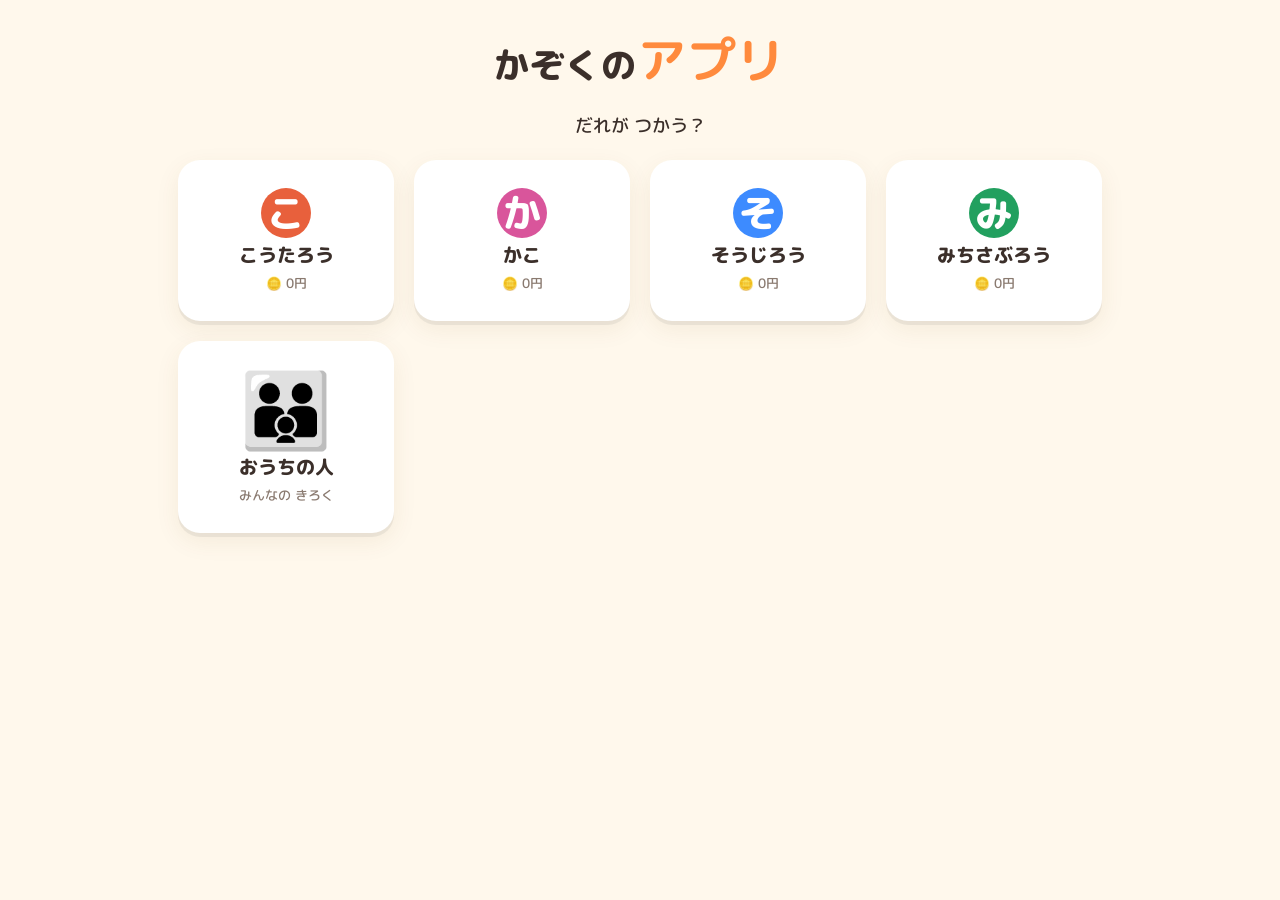
==== commit 34aba508: "さいしょの画面で名前を選び、その人のメニューからアプリを開く こづかい帳のこどもを名前の一覧に使い、まいにち30ぷんは同じ名前の プロフィールを開く（なければ名前を入れた登録画面を出す）。  Co-A" ====
--- a/index.html
+++ b/index.html
@@ -13,14 +13,25 @@
 </head>
 <body>
 
-<!-- ホーム：アプリを えらぶ -->
+<!-- さいしょの 画面：だれが つかう？ -->
 <section class="screen home" id="famHome">
   <h1 class="logo">かぞくの<b>アプリ</b></h1>
-  <p class="lead">なにを する？</p>
+  <p class="lead">だれが つかう？</p>
+  <div class="who" id="famWho"></div>
+</section>
+
+<!-- えらんだ 人の メニュー -->
+<section class="screen" id="famMenu" hidden>
+  <header class="topbar">
+    <button class="icon-btn fam-back" aria-label="なまえを えらびなおす">←</button>
+    <span class="me" id="famMe"></span>
+    <span></span>
+  </header>
+  <p class="lead" id="famAsk">なにを する？</p>
   <div class="who fam-apps">
     <button class="who-btn" data-go="study">
       <span class="av">📚</span><span class="nm">まいにち30ぷん</span>
-      <span class="st">えいご と さんすう</span>
+      <span class="st" id="famStudySt">えいご と さんすう</span>
     </button>
     <button class="who-btn" data-go="kozukai">
       <span class="av">🪙</span><span class="nm">おてつだい</span>
@@ -31,14 +42,14 @@
 
 <!-- まいにち30ぷん から ホームへ もどる バー -->
 <div class="fam-bar" id="famBar" hidden>
-  <button class="link fam-home">← かぞくのアプリ</button>
+  <button class="link fam-menu">← メニューへ</button>
 </div>
 <main id="app" aria-live="polite" hidden></main>
 
 <!-- おてつだい こづかい帳 -->
 <section class="screen" id="kz" hidden>
   <header class="topbar">
-    <button class="icon-btn fam-home" aria-label="ホームへ もどる">←</button>
+    <button class="icon-btn fam-menu" aria-label="メニューへ もどる">←</button>
     <h2>🪙 おてつだい こづかい帳</h2>
     <span></span>
   </header>
@@ -100,43 +111,96 @@
 <script src="js/app.js"></script>
 <script src="js/kozukai.js"></script>
 <script>
-/* ホーム と 2つの アプリの きりかえ（#study / #kozukai） */
+/* さいしょに なまえを えらび、その人の メニューから 2つの アプリを ひらく
+   画面は #menu / #study / #kozukai で きりかえる（なにも ないときは なまえ えらび） */
 (function () {
   'use strict';
-  const home = document.getElementById('famHome');
-  const study = document.getElementById('app');
-  const bar = document.getElementById('famBar');
-  const kz = document.getElementById('kz');
+  const $ = (id) => document.getElementById(id);
+  const esc = (s) => String(s).replace(/[&<>"']/g, (c) => ({ '&': '&amp;', '<': '&lt;', '>': '&gt;', '"': '&quot;', "'": '&#39;' }[c]));
+  const yen = (n) => n.toLocaleString('ja-JP');
+  const PARENT = { id: 'all', name: 'おうちの人' };
+  const study = $('app');
+  const bar = $('famBar');
   // べんきょう中・ゲーム中・タイマーでは もどる バーを 出さない
   const BAR_SCREENS = ['home', 'dash', 'parent', 'report', 'pform'];
+  let who = null;
+
+  const avatar = (k, big) => {
+    if (k.id === 'all') return `<span class="av">👪</span>`;
+    const s = window.Study.find(k.name);
+    return s ? `<span class="av">${s.avatar}</span>`
+      : `<span class="av fam-init${big ? '' : ' sm'}" style="--kc:${k.color}">${esc(k.name.slice(0, 1))}</span>`;
+  };
+
+  function renderWho() {
+    const kids = window.Kozukai.kids();
+    $('famWho').innerHTML = kids.map((k) => {
+      const s = window.Study.find(k.name);
+      const st = s ? (s.cleared ? `✅ きょう レッスン ${s.lessons}かい` : `🔥 ${s.streak}にち れんぞく`) : `🪙 ${yen(k.month.sum)}円`;
+      return `<button class="who-btn" data-who="${k.id}">${avatar(k, true)}<span class="nm">${esc(k.name)}</span><span class="st">${st}</span></button>`;
+    }).join('') + `<button class="who-btn" data-who="all"><span class="av">👪</span><span class="nm">おうちの人</span><span class="st">みんなの きろく</span></button>`;
+  }
+
+  function renderMenu() {
+    if (!who) return;
+    const k = who.id === 'all' ? PARENT : window.Kozukai.kids().find((x) => x.id === who.id);
+    if (!k) { who = null; return; }
+    who = k;
+    $('famMe').innerHTML = `${avatar(k)}<span><b>${esc(k.name)}</b></span>`;
+    $('famAsk').textContent = k.id === 'all' ? 'どちらを ひらきますか？' : `${k.name}、なにを する？`;
+    const m = window.Kozukai.month();
+    if (k.id === 'all') {
+      $('famStudySt').textContent = 'きろく・せってい';
+      $('famKzSt').textContent = `${m}月 ごうけい ${yen(window.Kozukai.monthTotal().sum)}円`;
+    } else {
+      const s = window.Study.find(k.name);
+      $('famStudySt').textContent = !s ? 'はじめて つかう' : s.cleared ? `✅ きょう レッスン ${s.lessons}かい` : 'きょうの レッスン まだ';
+      $('famKzSt').textContent = `${m}月 ${yen(k.month.sum)}円`;
+    }
+  }
 
   function updateBar() {
     bar.hidden = study.hidden || !BAR_SCREENS.includes(study.dataset.screen);
   }
-  function updateTile() {
-    const t = window.Kozukai.monthTotal();
-    document.getElementById('famKzSt').textContent = `${window.Kozukai.month()}月 ごうけい ${t.sum.toLocaleString('ja-JP')}円`;
-  }
   function route() {
-    const r = location.hash.slice(1);
-    home.hidden = r === 'study' || r === 'kozukai';
+    let r = location.hash.slice(1);
+    if (r && !who) r = '';   // 読みこみ直した ときは なまえ えらびから
+    $('famHome').hidden = r !== '';
+    $('famMenu').hidden = r !== 'menu';
     study.hidden = r !== 'study';
-    kz.hidden = r !== 'kozukai';
+    $('kz').hidden = r !== 'kozukai';
+    if (r === '') renderWho();
+    if (r === 'menu') renderMenu();
     updateBar();
     window.scrollTo(0, 0);
   }
   function go(r) {
-    if (location.hash.slice(1) === r) return;
+    if (location.hash.slice(1) === r) return route();
     location.hash = r;
     route();
   }
 
-  home.addEventListener('click', (e) => { const b = e.target.closest('[data-go]'); if (b) go(b.dataset.go); });
-  document.querySelectorAll('.fam-home').forEach((b) => b.addEventListener('click', () => go('')));
+  $('famWho').addEventListener('click', (e) => {
+    const b = e.target.closest('[data-who]'); if (!b) return;
+    who = { id: b.dataset.who };
+    go('menu');
+  });
+  $('famMenu').addEventListener('click', (e) => {
+    const b = e.target.closest('[data-go]'); if (!b) return;
+    if (b.dataset.go === 'study') {
+      if (who.id === 'all') window.Study.openHome(); else window.Study.open(who.name);
+    } else {
+      window.Kozukai.setKid(who.id);
+    }
+    go(b.dataset.go);
+  });
+  document.querySelectorAll('.fam-back').forEach((b) => b.addEventListener('click', () => { who = null; go(''); }));
+  document.querySelectorAll('.fam-menu').forEach((b) => b.addEventListener('click', () => go('menu')));
   window.addEventListener('hashchange', route);
   new MutationObserver(updateBar).observe(study, { attributes: true, attributeFilter: ['data-screen'] });
 
-  window.Kozukai.init({ onChange: updateTile });
+  // こづかい帳の なまえや 金額が かわったら（ほかの スマホからも）表示を なおす
+  window.Kozukai.init({ onChange: () => { if (!$('famHome').hidden) renderWho(); if (!$('famMenu').hidden) renderMenu(); } });
   route();
 })();
 </script>
--- a/css/kozukai.css
+++ b/css/kozukai.css
@@ -11,6 +11,10 @@
 
 /* ---------- ホーム ---------- */
 .fam-apps .who-btn .st { text-align: center; }
+.fam-init { width: 1.3em; height: 1.3em; border-radius: 50%; display: grid; place-items: center; background: var(--kc); color: #fff; font-weight: 800; font-size: 2.6rem; }
+.who-btn .fam-init { font-size: 2.4rem; }
+.me .fam-init.sm { font-size: 1.6rem; width: 56px; height: 56px; background: var(--kc); color: #fff; }
+#famAsk { margin-top: 8px; }
 .fam-bar { max-width: 980px; margin: 0 auto; padding: max(8px, env(safe-area-inset-top)) 16px 0; }
 .fam-bar + #app .screen { padding-top: 8px; }
 
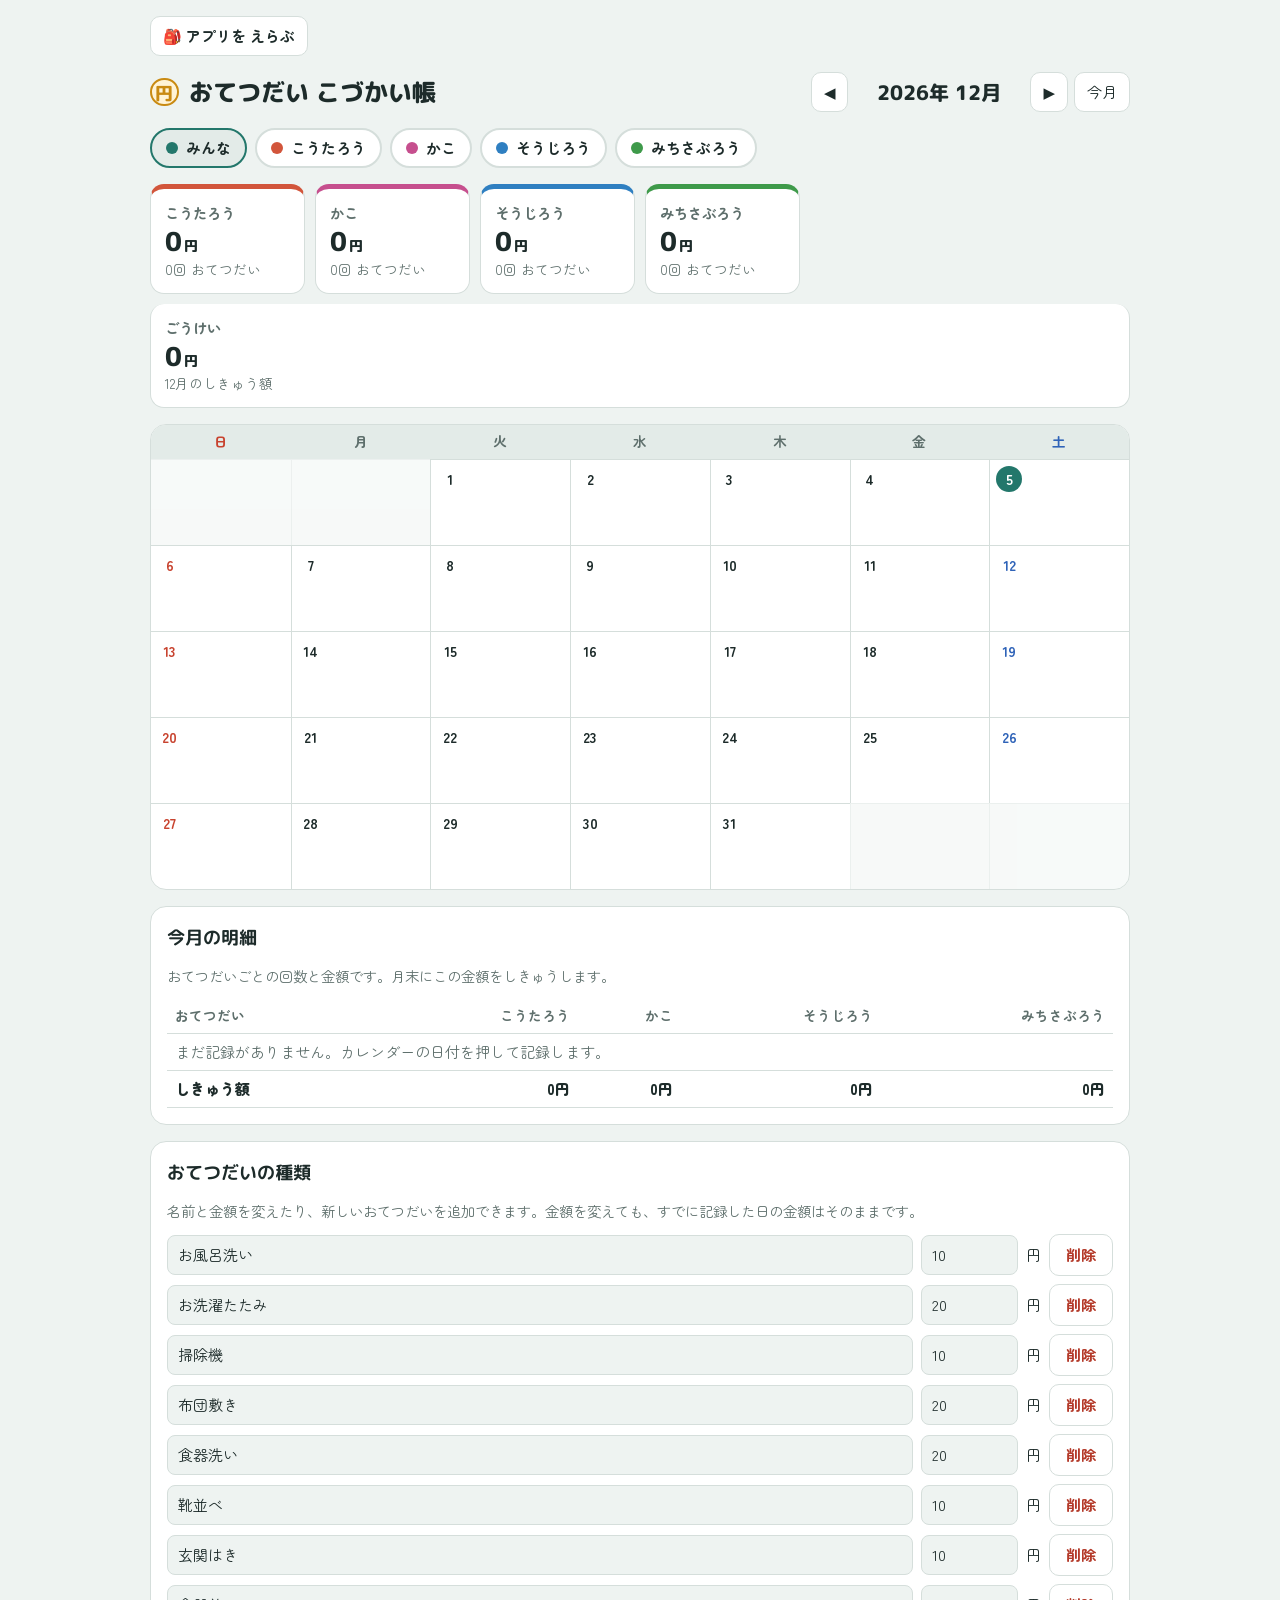
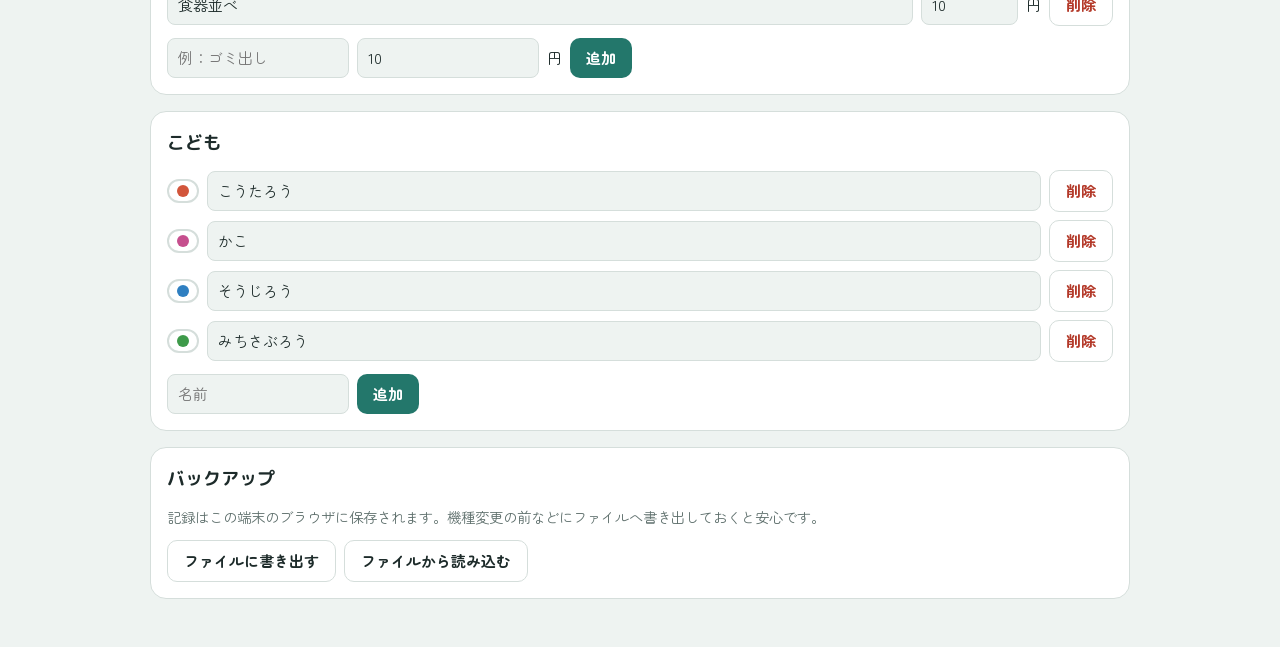
==== commit 60a42f9b: "まいにち30ぷん・こづかい帳に「アプリをえらぶ画面へ戻る」ボタンを付ける - まいにち30ぷん：子どものホーム上部に 🎒 ボタン（タイマーと設定の間） - こづかい帳：ページ上部に「🎒 アプリを えら" ====
--- a/index.html
+++ b/index.html
@@ -3,206 +3,455 @@
 <head>
 <meta charset="utf-8">
 <meta name="viewport" content="width=device-width, initial-scale=1, viewport-fit=cover">
-<title>かぞくのアプリ</title>
-<meta name="theme-color" content="#ffb938">
+<title>おてつだい こづかい帳</title>
 <link rel="preconnect" href="https://fonts.googleapis.com">
 <link rel="preconnect" href="https://fonts.gstatic.com" crossorigin>
-<link href="https://fonts.googleapis.com/css2?family=M+PLUS+Rounded+1c:wght@500;800&display=swap" rel="stylesheet">
-<link rel="stylesheet" href="css/style.css">
-<link rel="stylesheet" href="css/kozukai.css">
+<link rel="stylesheet" href="https://fonts.googleapis.com/css2?family=M+PLUS+Rounded+1c:wght@500;800&family=Zen+Maru+Gothic:wght@500;700&display=swap">
+<style>
+:root{
+  color-scheme: light;
+  --bg:#EEF3F1;
+  --paper:#FFFFFF;
+  --ink:#1D2B2A;
+  --muted:#5E6F6C;
+  --line:#D5DEDB;
+  --soft:#E3EBE8;
+  --coin:#C98A12;
+  --coin-bg:#FFF3D6;
+  --accent:#23776B;
+  --accent-ink:#FFFFFF;
+  --sun:#C8432F;
+  --sat:#2F63B8;
+  --today:#23776B;
+  --danger:#B43A2A;
+  --k0:#D2553B; --k1:#C64F8E; --k2:#2F7FC1; --k3:#3E9A4A; --k4:#8A5CC2; --k5:#C98A12;
+}
+@media (prefers-color-scheme: dark){
+  :root:not([data-theme="light"]){
+    color-scheme: dark;
+    --bg:#121A19; --paper:#1B2524; --ink:#E6EEEC; --muted:#9AAEAA; --line:#2E3C3A; --soft:#24302F;
+    --coin:#F0B73E; --coin-bg:#3A2F16; --accent:#4FB3A3; --accent-ink:#0E1716;
+    --sun:#F07A66; --sat:#7EA8F0; --today:#4FB3A3; --danger:#F07A66;
+    --k0:#F07A5E; --k1:#E67CB3; --k2:#63A9E8; --k3:#6CC378; --k4:#B08BE6; --k5:#F0B73E;
+  }
+}
+:root[data-theme="dark"]{
+  color-scheme: dark;
+  --bg:#121A19; --paper:#1B2524; --ink:#E6EEEC; --muted:#9AAEAA; --line:#2E3C3A; --soft:#24302F;
+  --coin:#F0B73E; --coin-bg:#3A2F16; --accent:#4FB3A3; --accent-ink:#0E1716;
+  --sun:#F07A66; --sat:#7EA8F0; --today:#4FB3A3; --danger:#F07A66;
+  --k0:#F07A5E; --k1:#E67CB3; --k2:#63A9E8; --k3:#6CC378; --k4:#B08BE6; --k5:#F0B73E;
+}
+*{box-sizing:border-box}
+[hidden]{display:none!important}
+html,body{margin:0}
+body{
+  background:var(--bg); color:var(--ink);
+  font-family:"Zen Maru Gothic","Hiragino Maru Gothic ProN","Hiragino Sans","Noto Sans JP",system-ui,sans-serif;
+  font-size:15px; line-height:1.6;
+  padding-inline:16px; padding-block:16px 48px;
+}
+.wrap{max-width:980px;margin:0 auto;display:flex;flex-direction:column;gap:16px}
+h1,h2,h3{font-family:"M PLUS Rounded 1c","Zen Maru Gothic",system-ui,sans-serif;margin:0;text-wrap:balance}
+button,input,select{font:inherit;color:inherit}
+button{cursor:pointer}
+:focus-visible{outline:3px solid var(--accent);outline-offset:2px}
+.num{font-variant-numeric:tabular-nums}
+
+header.top{display:flex;flex-wrap:wrap;align-items:center;justify-content:space-between;gap:12px}
+header.top h1{font-size:1.5rem;font-weight:800;display:flex;align-items:center;gap:10px}
+.coin{display:inline-grid;place-items:center;width:1.6em;height:1.6em;border-radius:50%;background:var(--coin-bg);color:var(--coin);border:2px solid var(--coin);font-size:.75em;font-weight:800;flex:none}
+.monthnav{display:flex;align-items:center;gap:6px}
+.monthnav .label{font-family:"M PLUS Rounded 1c",sans-serif;font-weight:800;font-size:1.25rem;min-width:8.5em;text-align:center}
+.iconbtn{border:1px solid var(--line);background:var(--paper);border-radius:10px;padding:6px 12px;min-height:40px}
+.iconbtn:hover{background:var(--soft)}
+
+.tabs{display:flex;flex-wrap:wrap;gap:8px}
+.tab{border:2px solid var(--line);background:var(--paper);border-radius:999px;padding:6px 14px;display:flex;align-items:center;gap:8px;font-weight:700}
+.tab .dot{width:12px;height:12px;border-radius:50%;background:var(--kc,var(--muted))}
+.tab[aria-pressed="true"]{border-color:var(--kc,var(--accent));background:var(--soft)}
+
+.summary{display:grid;grid-template-columns:repeat(auto-fit,minmax(150px,1fr));gap:10px}
+.sum{background:var(--paper);border:1px solid var(--line);border-radius:14px;padding:12px 14px;display:flex;flex-direction:column;gap:2px;border-top:5px solid var(--kc)}
+.sum .who{font-weight:700;color:var(--muted);font-size:.9rem}
+.sum .yen{font-family:"M PLUS Rounded 1c",sans-serif;font-weight:800;font-size:1.6rem;line-height:1.2}
+.sum .yen small{font-size:.9rem;margin-left:2px}
+.sum .cnt{font-size:.85rem;color:var(--muted)}
+.sum.total{border-top-color:var(--coin);grid-column:1/-1}
+
+.cal{background:var(--paper);border:1px solid var(--line);border-radius:16px;overflow:hidden}
+.dow,.grid{display:grid;grid-template-columns:repeat(7,minmax(0,1fr))}
+.dow div{text-align:center;font-weight:700;font-size:.85rem;padding:6px 0;background:var(--soft);color:var(--muted)}
+.dow div:first-child{color:var(--sun)} .dow div:last-child{color:var(--sat)}
+.day{border:0;border-top:1px solid var(--line);border-left:1px solid var(--line);background:transparent;text-align:left;padding:6px;min-height:86px;display:flex;flex-direction:column;gap:3px;min-width:0}
+.grid .day:nth-child(7n+1){border-left:0}
+.day:hover{background:var(--soft)}
+.day.out{background:var(--bg);opacity:.45;cursor:default}
+.day .d{font-weight:700;font-size:.9rem;width:1.8em;height:1.8em;display:grid;place-items:center;border-radius:50%}
+.day.sun .d{color:var(--sun)} .day.sat .d{color:var(--sat)}
+.day.today .d{background:var(--today);color:var(--accent-ink)}
+.chips{display:flex;flex-direction:column;gap:2px;min-width:0}
+.chip{font-size:.72rem;line-height:1.35;border-radius:6px;padding:1px 5px;background:color-mix(in srgb,var(--kc) 16%,transparent);color:var(--ink);border-left:3px solid var(--kc);white-space:nowrap;overflow:hidden;text-overflow:ellipsis}
+.chip b{font-weight:700}
+.marks{display:flex;flex-wrap:wrap;gap:3px}
+.mark{font-size:.7rem;padding:0 5px;border-radius:6px;background:var(--coin-bg);color:var(--ink);white-space:nowrap;max-width:100%;overflow:hidden;text-overflow:ellipsis}
+.daytotal{margin-top:auto;font-weight:800;color:var(--coin);font-size:.85rem}
+
+.panel{background:var(--paper);border:1px solid var(--line);border-radius:16px;padding:16px;display:flex;flex-direction:column;gap:12px}
+.panel h2{font-size:1.15rem}
+.panel .hint{color:var(--muted);font-size:.9rem;margin:0}
+.bd{overflow-x:auto}
+table{border-collapse:collapse;width:100%;min-width:420px}
+th,td{padding:6px 8px;border-bottom:1px solid var(--line);text-align:right;white-space:nowrap}
+th:first-child,td:first-child{text-align:left}
+thead th{font-size:.85rem;color:var(--muted)}
+tfoot td{font-weight:800}
+
+.chorelist{display:flex;flex-direction:column;gap:8px}
+.chore{display:flex;align-items:center;gap:8px;flex-wrap:wrap}
+.chore input[type=text]{flex:1 1 140px;min-width:0}
+.chore input[type=number]{width:6.5em}
+input[type=text],input[type=number]{border:1px solid var(--line);background:var(--bg);border-radius:8px;padding:6px 10px;min-height:40px}
+.btn{border:0;background:var(--accent);color:var(--accent-ink);border-radius:10px;padding:8px 16px;font-weight:700;min-height:40px}
+.btn.ghost{background:transparent;color:var(--ink);border:1px solid var(--line)}
+.btn.danger{background:transparent;color:var(--danger);border:1px solid var(--line)}
+.row{display:flex;gap:8px;flex-wrap:wrap;align-items:center}
+
+/* 日付ダイアログ */
+.sheet{position:fixed;inset:0;background:rgb(0 0 0 / .35);display:flex;align-items:flex-end;justify-content:center;z-index:10}
+.sheet .box{background:var(--paper);width:100%;max-width:560px;max-height:88vh;overflow:auto;border-radius:18px 18px 0 0;padding:18px 16px calc(18px + env(safe-area-inset-bottom,0px));display:flex;flex-direction:column;gap:14px}
+@media (min-width:640px){.sheet{align-items:center}.sheet .box{border-radius:18px}}
+.sheet h3{font-size:1.2rem}
+.kidblock{display:flex;flex-direction:column;gap:8px}
+.kidblock .kh{display:flex;justify-content:space-between;align-items:center;font-weight:700;border-left:5px solid var(--kc);padding-left:8px}
+.opts{display:grid;grid-template-columns:repeat(auto-fill,minmax(140px,1fr));gap:8px}
+.opt{border:2px solid var(--line);background:var(--bg);border-radius:12px;padding:10px;text-align:left;display:flex;flex-direction:column;gap:2px;min-height:60px}
+.opt .p{color:var(--coin);font-weight:800;font-size:.9rem}
+.opt[aria-pressed="true"]{border-color:var(--kc);background:color-mix(in srgb,var(--kc) 18%,var(--paper))}
+.opt[aria-pressed="true"] .n::before{content:"✓ ";color:var(--kc);font-weight:800}
+.opt.gone{border-style:dashed}
+
+@media (max-width:560px){
+  .day{min-height:64px;padding:4px}
+  .chip{font-size:.62rem;padding:0 3px}
+  .chip .cn{display:none}
+  .mark{display:none}
+  .marks::after{content:attr(data-n);font-size:.7rem;color:var(--muted)}
+  header.top h1{font-size:1.25rem}
+}
+@media (prefers-reduced-motion:no-preference){.opt,.tab,.day{transition:background-color .15s,border-color .15s}}
+.to-apps{align-self:flex-start;display:inline-flex;align-items:center;font-weight:700;text-decoration:none;color:inherit}
+</style>
 </head>
 <body>
-
-<!-- さいしょの 画面：だれが つかう？ -->
-<section class="screen home" id="famHome">
-  <h1 class="logo">かぞくの<b>アプリ</b></h1>
-  <p class="lead">だれが つかう？</p>
-  <div class="who" id="famWho"></div>
-</section>
-
-<!-- えらんだ 人の メニュー -->
-<section class="screen" id="famMenu" hidden>
-  <header class="topbar">
-    <button class="icon-btn fam-back" aria-label="なまえを えらびなおす">←</button>
-    <span class="me" id="famMe"></span>
-    <span></span>
+<div class="wrap">
+  <a class="iconbtn to-apps" href="https://yusandonatural.github.io/idea-/kids/">🎒 アプリを えらぶ</a>
+  <header class="top">
+    <h1><span class="coin">円</span>おてつだい こづかい帳</h1>
+    <div class="monthnav">
+      <button class="iconbtn" id="prev" aria-label="前の月">◀</button>
+      <div class="label num" id="monthLabel"></div>
+      <button class="iconbtn" id="next" aria-label="次の月">▶</button>
+      <button class="iconbtn" id="thisMonth">今月</button>
+    </div>
   </header>
-  <p class="lead" id="famAsk">なにを する？</p>
-  <div class="who fam-apps">
-    <button class="who-btn" data-go="study">
-      <span class="av">📚</span><span class="nm">まいにち30ぷん</span>
-      <span class="st" id="famStudySt">えいご と さんすう</span>
-    </button>
-    <button class="who-btn" data-go="kozukai">
-      <span class="av">🪙</span><span class="nm">おてつだい</span>
-      <span class="st num" id="famKzSt">こづかい帳</span>
-    </button>
-  </div>
-</section>
-
-<!-- まいにち30ぷん から ホームへ もどる バー -->
-<div class="fam-bar" id="famBar" hidden>
-  <button class="link fam-menu">← メニューへ</button>
+
+  <div class="tabs" id="tabs" role="group" aria-label="表示する子ども"></div>
+
+  <div class="summary" id="summary"></div>
+
+  <section class="cal" aria-label="カレンダー">
+    <div class="dow"><div>日</div><div>月</div><div>火</div><div>水</div><div>木</div><div>金</div><div>土</div></div>
+    <div class="grid" id="grid"></div>
+  </section>
+
+  <section class="panel">
+    <h2>今月の明細</h2>
+    <p class="hint">おてつだいごとの回数と金額です。月末にこの金額をしきゅうします。</p>
+    <div class="bd"><table id="detail"></table></div>
+  </section>
+
+  <section class="panel">
+    <h2>おてつだいの種類</h2>
+    <p class="hint">名前と金額を変えたり、新しいおてつだいを追加できます。金額を変えても、すでに記録した日の金額はそのままです。</p>
+    <div class="chorelist" id="choreList"></div>
+    <form class="row" id="addChore">
+      <input type="text" id="newChoreName" placeholder="例：ゴミ出し" aria-label="おてつだいの名前" required>
+      <input type="number" id="newChorePrice" min="0" step="10" value="10" aria-label="金額（円）" required>
+      <span>円</span>
+      <button class="btn" type="submit">追加</button>
+    </form>
+  </section>
+
+  <section class="panel">
+    <h2>こども</h2>
+    <div class="chorelist" id="kidList"></div>
+    <form class="row" id="addKid">
+      <input type="text" id="newKidName" placeholder="名前" aria-label="こどもの名前" required>
+      <button class="btn" type="submit">追加</button>
+    </form>
+  </section>
+
+  <section class="panel">
+    <h2>バックアップ</h2>
+    <p class="hint">記録はこの端末のブラウザに保存されます。機種変更の前などにファイルへ書き出しておくと安心です。</p>
+    <div class="row">
+      <button class="btn ghost" id="exportBtn">ファイルに書き出す</button>
+      <label class="btn ghost" for="importFile">ファイルから読み込む</label>
+      <input type="file" id="importFile" accept="application/json" hidden>
+    </div>
+  </section>
 </div>
-<main id="app" aria-live="polite" hidden></main>
-
-<!-- おてつだい こづかい帳 -->
-<section class="screen" id="kz" hidden>
-  <header class="topbar">
-    <button class="icon-btn fam-menu" aria-label="メニューへ もどる">←</button>
-    <h2>🪙 おてつだい こづかい帳</h2>
-    <span></span>
-  </header>
-  <p class="kz-sync" id="kzSync" role="status">この 端末に 保存しています</p>
-
-  <div class="kz-kids" id="kzKids" role="group" aria-label="だれの 記録を 見る？"></div>
-
-  <div class="card cal kz-cal" id="kzCal"></div>
-
-  <div class="card">
-    <h2 id="kzDetailTitle">明細</h2>
-    <p class="hint">おてつだいごとの 回数と 金額です。月末に この金額を しきゅうします。</p>
-    <div class="kz-scroll"><table class="kt" id="kzDetail"></table></div>
-  </div>
-
-  <div class="card">
-    <h2>おてつだいの しゅるい</h2>
-    <p class="hint">名前と 金額を 変えたり、新しい おてつだいを 追加できます。金額を 変えても、もう 記録した 日の 金額は そのままです。</p>
-    <div class="kz-list" id="kzChores"></div>
-    <form class="kz-row" id="kzAddChore">
-      <input class="kz-in" type="text" id="kzNewChore" placeholder="例：ゴミ出し" aria-label="おてつだいの 名前" required>
-      <input class="kz-in price" type="number" id="kzNewPrice" min="0" step="10" value="10" aria-label="金額（円）" required>
-      <span>円</span>
-      <button class="btn sm primary" type="submit">追加</button>
-    </form>
-  </div>
-
-  <div class="card">
-    <h2>こども</h2>
-    <div class="kz-list" id="kzKidList"></div>
-    <form class="kz-row" id="kzAddKid">
-      <input class="kz-in" type="text" id="kzNewKid" placeholder="名前" aria-label="こどもの 名前" required>
-      <button class="btn sm primary" type="submit">追加</button>
-    </form>
-  </div>
-
-  <div class="card">
-    <h2>バックアップ</h2>
-    <p class="hint" id="kzBackupHint">記録を ファイルに 書き出しておくと、万一のときに 読み込んで 元に もどせます。</p>
-    <div class="kz-row wrap">
-      <button class="btn sm ghost" id="kzExport" type="button">ファイルに 書き出す</button>
-      <label class="btn sm ghost" for="kzImport">ファイルから 読み込む</label>
-      <input type="file" id="kzImport" accept="application/json,.json" hidden>
+
+<div class="sheet" id="sheet" hidden>
+  <div class="box" role="dialog" aria-modal="true" aria-labelledby="sheetTitle">
+    <div class="row" style="justify-content:space-between">
+      <h3 id="sheetTitle"></h3>
+      <button class="btn" id="sheetClose">とじる</button>
     </div>
-    <p class="hint" id="kzBackupMsg" role="status"></p>
-  </div>
-</section>
-
-<div class="overlay kz-ov" id="kzSheet" hidden>
-  <div class="ov-card" role="dialog" aria-modal="true" aria-labelledby="kzSheetTitle">
-    <h2 id="kzSheetTitle"></h2>
-    <div id="kzSheetBody" class="kz-list"></div>
-    <button class="btn big primary" id="kzSheetClose">とじる</button>
+    <div id="sheetBody" class="chorelist"></div>
   </div>
 </div>
 
-<script src="js/data.js"></script>
-<script src="js/questions.js"></script>
-<script src="js/app.js"></script>
-<script src="js/kozukai.js"></script>
 <script>
-/* さいしょに なまえを えらび、その人の メニューから 2つの アプリを ひらく
-   画面は #menu / #study / #kozukai で きりかえる（なにも ないときは なまえ えらび） */
-(function () {
-  'use strict';
-  const $ = (id) => document.getElementById(id);
-  const esc = (s) => String(s).replace(/[&<>"']/g, (c) => ({ '&': '&amp;', '<': '&lt;', '>': '&gt;', '"': '&quot;', "'": '&#39;' }[c]));
-  const yen = (n) => n.toLocaleString('ja-JP');
-  const PARENT = { id: 'all', name: 'おうちの人' };
-  const study = $('app');
-  const bar = $('famBar');
-  // べんきょう中・ゲーム中・タイマーでは もどる バーを 出さない
-  const BAR_SCREENS = ['home', 'dash', 'parent', 'report', 'pform'];
-  let who = null;
-
-  const avatar = (k, big) => {
-    if (k.id === 'all') return `<span class="av">👪</span>`;
-    const s = window.Study.find(k.name);
-    return s ? `<span class="av">${s.avatar}</span>`
-      : `<span class="av fam-init${big ? '' : ' sm'}" style="--kc:${k.color}">${esc(k.name.slice(0, 1))}</span>`;
-  };
-
-  function renderWho() {
-    const kids = window.Kozukai.kids();
-    $('famWho').innerHTML = kids.map((k) => {
-      const s = window.Study.find(k.name);
-      const st = s ? (s.cleared ? `✅ きょう レッスン ${s.lessons}かい` : `🔥 ${s.streak}にち れんぞく`) : `🪙 ${yen(k.month.sum)}円`;
-      return `<button class="who-btn" data-who="${k.id}">${avatar(k, true)}<span class="nm">${esc(k.name)}</span><span class="st">${st}</span></button>`;
-    }).join('') + `<button class="who-btn" data-who="all"><span class="av">👪</span><span class="nm">おうちの人</span><span class="st">みんなの きろく</span></button>`;
+const KEY = "otetsudai-kozukai-v1";
+const KID_COLORS = 6;
+const uid = () => Math.random().toString(36).slice(2, 9);
+
+function defaults() {
+  const chores = [
+    ["お風呂洗い", 10], ["お洗濯たたみ", 20], ["掃除機", 10], ["布団敷き", 20],
+    ["食器洗い", 20], ["靴並べ", 10], ["玄関はき", 10], ["食器並べ", 10],
+  ].map(([name, price]) => ({ id: uid(), name, price }));
+  const kids = ["こうたろう", "かこ", "そうじろう", "みちさぶろう"]
+    .map((name, i) => ({ id: uid(), name, color: i }));
+  return { chores, kids, records: {} };
+}
+
+// records[YYYY-MM-DD][kidId][choreId] = { n: 名前, p: 記録時の金額 }
+let state;
+try { state = JSON.parse(localStorage.getItem(KEY)) || defaults(); } catch { state = defaults(); }
+function save() { try { localStorage.setItem(KEY, JSON.stringify(state)); } catch {} }
+
+const now = new Date();
+let view = { y: now.getFullYear(), m: now.getMonth(), kid: "all" };
+
+const $ = (id) => document.getElementById(id);
+const pad = (n) => String(n).padStart(2, "0");
+const ymd = (y, m, d) => `${y}-${pad(m + 1)}-${pad(d)}`;
+const yen = (n) => n.toLocaleString("ja-JP");
+const kidColor = (k) => `var(--k${k.color % KID_COLORS})`;
+const esc = (s) => String(s).replace(/[&<>"']/g, (c) => ({ "&": "&amp;", "<": "&lt;", ">": "&gt;", '"': "&quot;", "'": "&#39;" }[c]));
+
+function dayEntries(date, kidId) {
+  return Object.values(state.records[date]?.[kidId] || {});
+}
+function daySum(date, kidId) {
+  return dayEntries(date, kidId).reduce((s, e) => s + e.p, 0);
+}
+function monthDates() {
+  const n = new Date(view.y, view.m + 1, 0).getDate();
+  return Array.from({ length: n }, (_, i) => ymd(view.y, view.m, i + 1));
+}
+
+function renderTabs() {
+  const tabs = [{ id: "all", name: "みんな" }, ...state.kids];
+  $("tabs").innerHTML = tabs.map((k) =>
+    `<button class="tab" data-kid="${k.id}" aria-pressed="${view.kid === k.id}" style="--kc:${k.id === "all" ? "var(--accent)" : kidColor(k)}"><span class="dot"></span>${esc(k.name)}</button>`
+  ).join("");
+}
+
+function renderSummary() {
+  const dates = monthDates();
+  let total = 0;
+  const cards = state.kids.map((k) => {
+    let sum = 0, cnt = 0;
+    dates.forEach((d) => { const e = dayEntries(d, k.id); cnt += e.length; sum += e.reduce((s, x) => s + x.p, 0); });
+    total += sum;
+    return `<div class="sum" style="--kc:${kidColor(k)}"><span class="who">${esc(k.name)}</span><span class="yen num">${yen(sum)}<small>円</small></span><span class="cnt num">${cnt}回 おてつだい</span></div>`;
+  });
+  cards.push(`<div class="sum total"><span class="who">ごうけい</span><span class="yen num">${yen(total)}<small>円</small></span><span class="cnt">${view.m + 1}月のしきゅう額</span></div>`);
+  $("summary").innerHTML = cards.join("");
+}
+
+function renderCalendar() {
+  $("monthLabel").textContent = `${view.y}年 ${view.m + 1}月`;
+  const first = new Date(view.y, view.m, 1).getDay();
+  const days = new Date(view.y, view.m + 1, 0).getDate();
+  const cells = Math.ceil((first + days) / 7) * 7;
+  const todayStr = ymd(now.getFullYear(), now.getMonth(), now.getDate());
+  let html = "";
+  for (let i = 0; i < cells; i++) {
+    const d = i - first + 1;
+    if (d < 1 || d > days) { html += `<div class="day out" aria-hidden="true"></div>`; continue; }
+    const date = ymd(view.y, view.m, d);
+    const dow = i % 7;
+    const cls = ["day", dow === 0 && "sun", dow === 6 && "sat", date === todayStr && "today"].filter(Boolean).join(" ");
+    let body = "", label = `${view.m + 1}月${d}日`;
+    if (view.kid === "all") {
+      const chips = state.kids.map((k) => {
+        const s = daySum(date, k.id);
+        return s ? `<span class="chip num" style="--kc:${kidColor(k)}"><span class="cn">${esc(k.name.slice(0, 3))} </span><b>${s}</b>円</span>` : "";
+      }).join("");
+      body = `<div class="chips">${chips}</div>`;
+    } else {
+      const e = dayEntries(date, view.kid);
+      const s = e.reduce((a, x) => a + x.p, 0);
+      body = `<div class="marks" data-n="${e.length ? e.length + "こ" : ""}">${e.map((x) => `<span class="mark">${esc(x.n)}</span>`).join("")}</div>` +
+        (s ? `<span class="daytotal num">${s}円</span>` : "");
+    }
+    html += `<button class="${cls}" data-date="${date}" aria-label="${label}"><span class="d num">${d}</span>${body}</button>`;
   }
-
-  function renderMenu() {
-    if (!who) return;
-    const k = who.id === 'all' ? PARENT : window.Kozukai.kids().find((x) => x.id === who.id);
-    if (!k) { who = null; return; }
-    who = k;
-    $('famMe').innerHTML = `${avatar(k)}<span><b>${esc(k.name)}</b></span>`;
-    $('famAsk').textContent = k.id === 'all' ? 'どちらを ひらきますか？' : `${k.name}、なにを する？`;
-    const m = window.Kozukai.month();
-    if (k.id === 'all') {
-      $('famStudySt').textContent = 'きろく・せってい';
-      $('famKzSt').textContent = `${m}月 ごうけい ${yen(window.Kozukai.monthTotal().sum)}円`;
-    } else {
-      const s = window.Study.find(k.name);
-      $('famStudySt').textContent = !s ? 'はじめて つかう' : s.cleared ? `✅ きょう レッスン ${s.lessons}かい` : 'きょうの レッスン まだ';
-      $('famKzSt').textContent = `${m}月 ${yen(k.month.sum)}円`;
-    }
-  }
-
-  function updateBar() {
-    bar.hidden = study.hidden || !BAR_SCREENS.includes(study.dataset.screen);
-  }
-  function route() {
-    let r = location.hash.slice(1);
-    if (r && !who) r = '';   // 読みこみ直した ときは なまえ えらびから
-    $('famHome').hidden = r !== '';
-    $('famMenu').hidden = r !== 'menu';
-    study.hidden = r !== 'study';
-    $('kz').hidden = r !== 'kozukai';
-    if (r === '') renderWho();
-    if (r === 'menu') renderMenu();
-    updateBar();
-    window.scrollTo(0, 0);
-  }
-  function go(r) {
-    if (location.hash.slice(1) === r) return route();
-    location.hash = r;
-    route();
-  }
-
-  $('famWho').addEventListener('click', (e) => {
-    const b = e.target.closest('[data-who]'); if (!b) return;
-    who = { id: b.dataset.who };
-    go('menu');
-  });
-  $('famMenu').addEventListener('click', (e) => {
-    const b = e.target.closest('[data-go]'); if (!b) return;
-    if (b.dataset.go === 'study') {
-      if (who.id === 'all') window.Study.openHome(); else window.Study.open(who.name);
-    } else {
-      window.Kozukai.setKid(who.id);
-    }
-    go(b.dataset.go);
-  });
-  document.querySelectorAll('.fam-back').forEach((b) => b.addEventListener('click', () => { who = null; go(''); }));
-  document.querySelectorAll('.fam-menu').forEach((b) => b.addEventListener('click', () => go('menu')));
-  window.addEventListener('hashchange', route);
-  new MutationObserver(updateBar).observe(study, { attributes: true, attributeFilter: ['data-screen'] });
-
-  // こづかい帳の なまえや 金額が かわったら（ほかの スマホからも）表示を なおす
-  window.Kozukai.init({ onChange: () => { if (!$('famHome').hidden) renderWho(); if (!$('famMenu').hidden) renderMenu(); } });
-  route();
-})();
+  $("grid").innerHTML = html;
+}
+
+function renderDetail() {
+  const dates = monthDates();
+  // 金額が変わったおてつだいも名前ごとにまとめる
+  const rows = new Map();
+  const kidTotals = state.kids.map(() => 0);
+  dates.forEach((date) => state.kids.forEach((k, ki) => {
+    Object.entries(state.records[date]?.[k.id] || {}).forEach(([cid, e]) => {
+      if (!rows.has(cid)) rows.set(cid, { name: e.n, per: state.kids.map(() => ({ c: 0, s: 0 })) });
+      const r = rows.get(cid).per[ki]; r.c++; r.s += e.p; kidTotals[ki] += e.p;
+    });
+  }));
+  const order = state.chores.map((c) => c.id).filter((id) => rows.has(id)).concat([...rows.keys()].filter((id) => !state.chores.some((c) => c.id === id)));
+  const head = `<thead><tr><th>おてつだい</th>${state.kids.map((k) => `<th>${esc(k.name)}</th>`).join("")}</tr></thead>`;
+  const body = order.length
+    ? order.map((id) => { const r = rows.get(id); return `<tr><td>${esc(r.name)}</td>${r.per.map((p) => `<td class="num">${p.c ? `${p.c}回 / ${yen(p.s)}円` : "—"}</td>`).join("")}</tr>`; }).join("")
+    : `<tr><td colspan="${state.kids.length + 1}" style="text-align:left;color:var(--muted)">まだ記録がありません。カレンダーの日付を押して記録します。</td></tr>`;
+  const foot = `<tfoot><tr><td>しきゅう額</td>${kidTotals.map((t) => `<td class="num">${yen(t)}円</td>`).join("")}</tr></tfoot>`;
+  $("detail").innerHTML = head + `<tbody>${body}</tbody>` + foot;
+}
+
+function renderChores() {
+  $("choreList").innerHTML = state.chores.map((c) => `
+    <div class="chore" data-id="${c.id}">
+      <input type="text" id="cn-${c.id}" value="${esc(c.name)}" data-f="name" aria-label="おてつだいの名前">
+      <input type="number" id="cp-${c.id}" value="${c.price}" min="0" step="10" data-f="price" aria-label="金額（円）"><span>円</span>
+      <button class="btn danger" data-del="${c.id}">${pendingDelete === c.id ? "本当に消す" : "削除"}</button>
+    </div>`).join("");
+}
+
+function renderKids() {
+  $("kidList").innerHTML = state.kids.map((k) => `
+    <div class="chore" data-id="${k.id}">
+      <span class="tab" style="--kc:${kidColor(k)};padding:4px 8px" aria-hidden="true"><span class="dot"></span></span>
+      <input type="text" id="kn-${k.id}" value="${esc(k.name)}" aria-label="名前">
+      <button class="btn danger" data-delkid="${k.id}">${pendingDelete === k.id ? "本当に消す" : "削除"}</button>
+    </div>`).join("");
+}
+
+function render() { renderTabs(); renderSummary(); renderCalendar(); renderDetail(); renderChores(); renderKids(); }
+
+// ---- 日付を押したとき ----
+let openDate = null;
+function renderSheet() {
+  const [y, m, d] = openDate.split("-").map(Number);
+  const w = "日月火水木金土"[new Date(y, m - 1, d).getDay()];
+  $("sheetTitle").textContent = `${m}月${d}日（${w}）のおてつだい`;
+  const kids = view.kid === "all" ? state.kids : state.kids.filter((k) => k.id === view.kid);
+  $("sheetBody").innerHTML = kids.map((k) => {
+    const rec = state.records[openDate]?.[k.id] || {};
+    const opts = state.chores.map((c) => {
+      const on = !!rec[c.id];
+      const p = on ? rec[c.id].p : c.price;
+      return `<button class="opt" aria-pressed="${on}" data-kid="${k.id}" data-chore="${c.id}"><span class="n">${esc(c.name)}</span><span class="p num">${p}円</span></button>`;
+    });
+    // 削除済みのおてつだいの記録も表示して外せるようにする
+    Object.entries(rec).forEach(([cid, e]) => {
+      if (!state.chores.some((c) => c.id === cid))
+        opts.push(`<button class="opt gone" aria-pressed="true" data-kid="${k.id}" data-chore="${cid}"><span class="n">${esc(e.n)}</span><span class="p num">${e.p}円</span></button>`);
+    });
+    return `<div class="kidblock" style="--kc:${kidColor(k)}"><div class="kh"><span>${esc(k.name)}</span><span class="num" style="color:var(--coin)">${daySum(openDate, k.id)}円</span></div><div class="opts">${opts.join("")}</div></div>`;
+  }).join("");
+}
+function openSheet(date) { openDate = date; renderSheet(); $("sheet").hidden = false; $("sheetClose").focus(); }
+function closeSheet() { $("sheet").hidden = true; openDate = null; }
+
+$("sheetBody").addEventListener("click", (e) => {
+  const b = e.target.closest(".opt"); if (!b) return;
+  const { kid, chore } = b.dataset;
+  const day = (state.records[openDate] ||= {});
+  const rec = (day[kid] ||= {});
+  if (rec[chore]) delete rec[chore];
+  else { const c = state.chores.find((x) => x.id === chore); rec[chore] = { n: c.name, p: c.price }; }
+  if (!Object.keys(rec).length) delete day[kid];
+  if (!Object.keys(day).length) delete state.records[openDate];
+  save(); renderSheet(); renderSummary(); renderCalendar(); renderDetail();
+});
+$("sheetClose").onclick = closeSheet;
+$("sheet").addEventListener("click", (e) => { if (e.target === $("sheet")) closeSheet(); });
+document.addEventListener("keydown", (e) => { if (e.key === "Escape" && !$("sheet").hidden) closeSheet(); });
+
+// ---- ナビゲーション ----
+function shift(n) { const d = new Date(view.y, view.m + n, 1); view.y = d.getFullYear(); view.m = d.getMonth(); render(); }
+$("prev").onclick = () => shift(-1);
+$("next").onclick = () => shift(1);
+$("thisMonth").onclick = () => { view.y = now.getFullYear(); view.m = now.getMonth(); render(); };
+$("tabs").addEventListener("click", (e) => { const b = e.target.closest(".tab"); if (b) { view.kid = b.dataset.kid; render(); } });
+$("grid").addEventListener("click", (e) => { const b = e.target.closest(".day[data-date]"); if (b) openSheet(b.dataset.date); });
+
+// ---- おてつだい・こどもの編集 ----
+let pendingDelete = null;
+$("choreList").addEventListener("change", (e) => {
+  const row = e.target.closest(".chore"); const c = state.chores.find((x) => x.id === row.dataset.id);
+  if (e.target.dataset.f === "name") c.name = e.target.value.trim() || c.name;
+  else c.price = Math.max(0, parseInt(e.target.value, 10) || 0);
+  save(); render();
+});
+$("choreList").addEventListener("click", (e) => {
+  const id = e.target.dataset.del; if (!id) return;
+  if (pendingDelete !== id) { pendingDelete = id; renderChores(); return; }
+  state.chores = state.chores.filter((c) => c.id !== id); pendingDelete = null; save(); render();
+});
+$("addChore").addEventListener("submit", (e) => {
+  e.preventDefault();
+  const name = $("newChoreName").value.trim(); if (!name) return;
+  state.chores.push({ id: uid(), name, price: Math.max(0, parseInt($("newChorePrice").value, 10) || 0) });
+  $("newChoreName").value = ""; save(); render();
+});
+$("kidList").addEventListener("change", (e) => {
+  const k = state.kids.find((x) => x.id === e.target.closest(".chore").dataset.id);
+  k.name = e.target.value.trim() || k.name; save(); render();
+});
+$("kidList").addEventListener("click", (e) => {
+  const id = e.target.dataset.delkid; if (!id) return;
+  if (pendingDelete !== id) { pendingDelete = id; renderKids(); return; }
+  state.kids = state.kids.filter((k) => k.id !== id);
+  Object.values(state.records).forEach((day) => delete day[id]);
+  if (view.kid === id) view.kid = "all";
+  pendingDelete = null; save(); render();
+});
+$("addKid").addEventListener("submit", (e) => {
+  e.preventDefault();
+  const name = $("newKidName").value.trim(); if (!name) return;
+  const used = new Set(state.kids.map((k) => k.color));
+  let color = 0; while (used.has(color) && color < KID_COLORS) color++;
+  state.kids.push({ id: uid(), name, color: color % KID_COLORS });
+  $("newKidName").value = ""; save(); render();
+});
+
+// ---- バックアップ ----
+$("exportBtn").onclick = () => {
+  const blob = new Blob([JSON.stringify(state, null, 2)], { type: "application/json" });
+  const a = document.createElement("a");
+  a.href = URL.createObjectURL(blob);
+  a.download = `kozukai-${new Date().toISOString().slice(0, 10)}.json`;
+  a.click(); URL.revokeObjectURL(a.href);
+};
+$("importFile").addEventListener("change", async (e) => {
+  const f = e.target.files[0]; if (!f) return;
+  try {
+    const data = JSON.parse(await f.text());
+    if (!Array.isArray(data.chores) || !Array.isArray(data.kids) || typeof data.records !== "object") throw 0;
+    state = data; save(); view.kid = "all"; render();
+  } catch { $("importFile").value = ""; alert("読み込めませんでした。書き出したファイルを選んでください。"); }
+  e.target.value = "";
+});
+
+render();
 </script>
 </body>
 </html>
